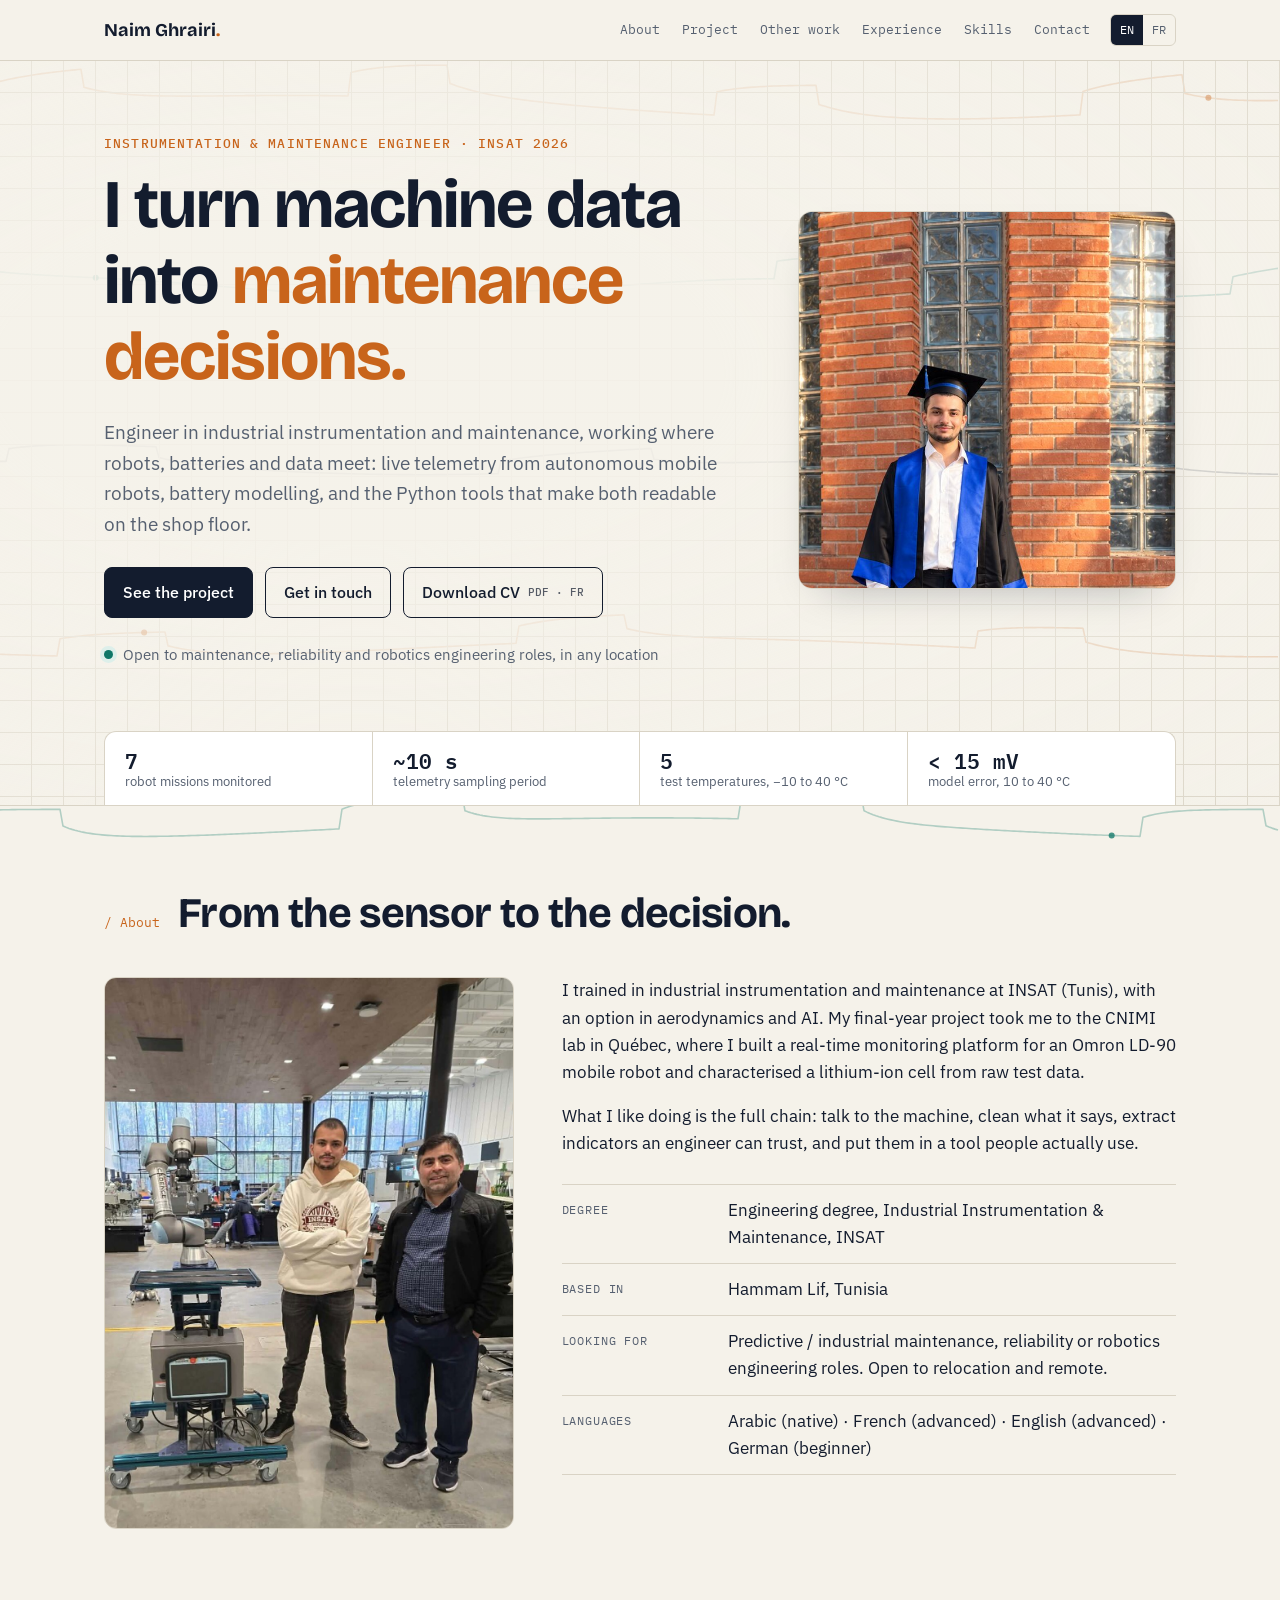
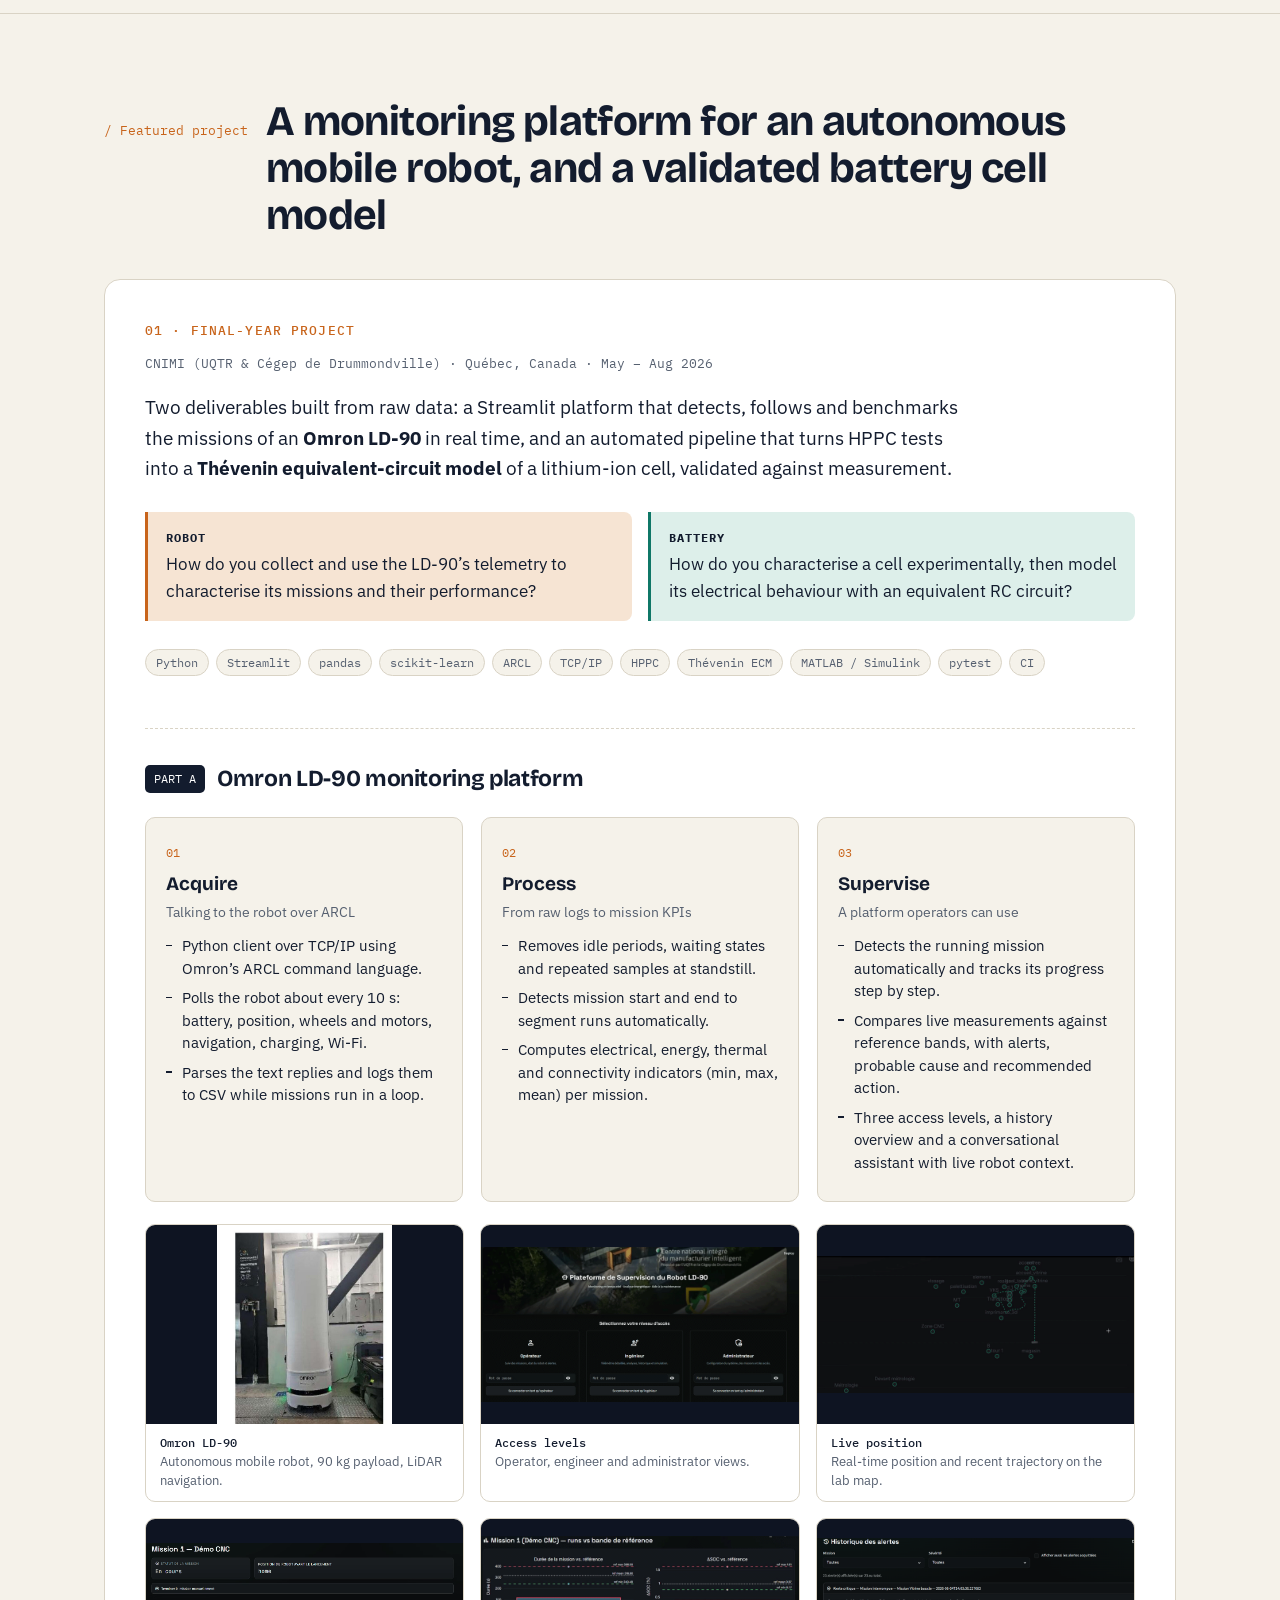
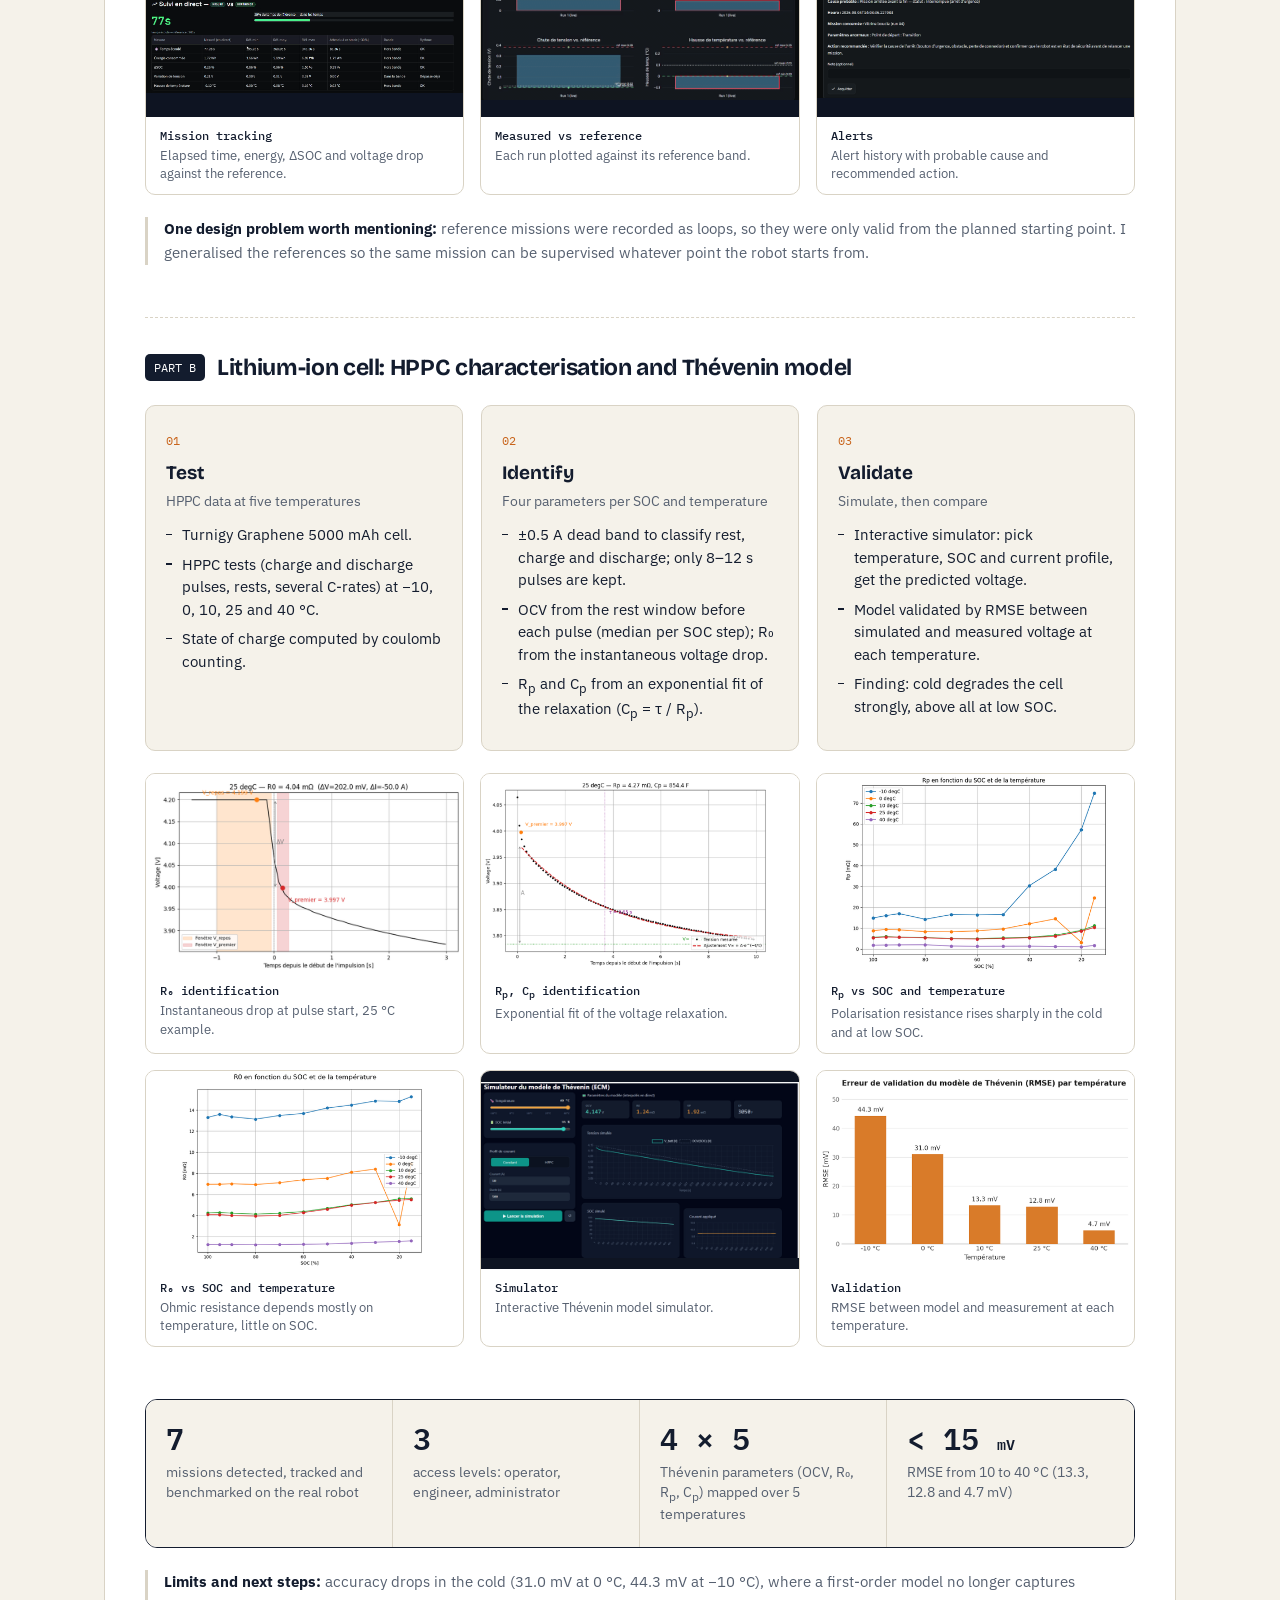
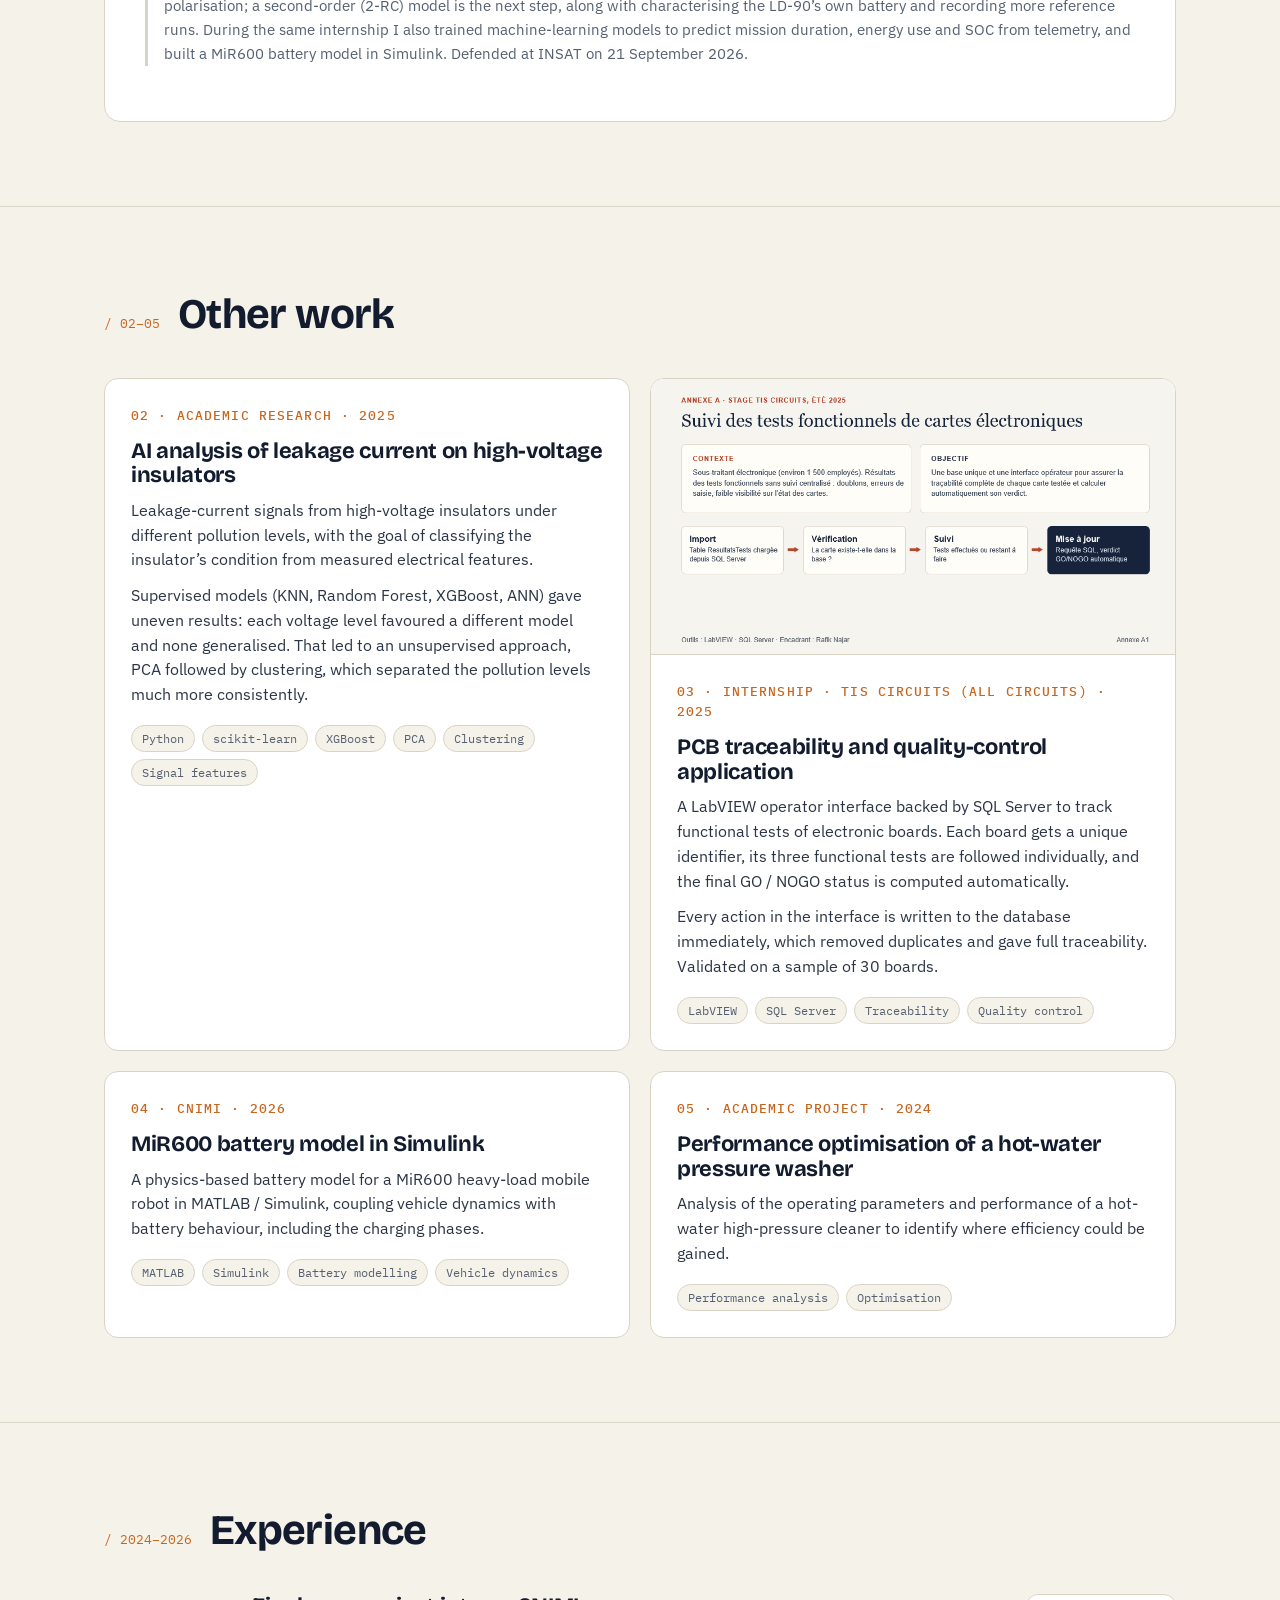
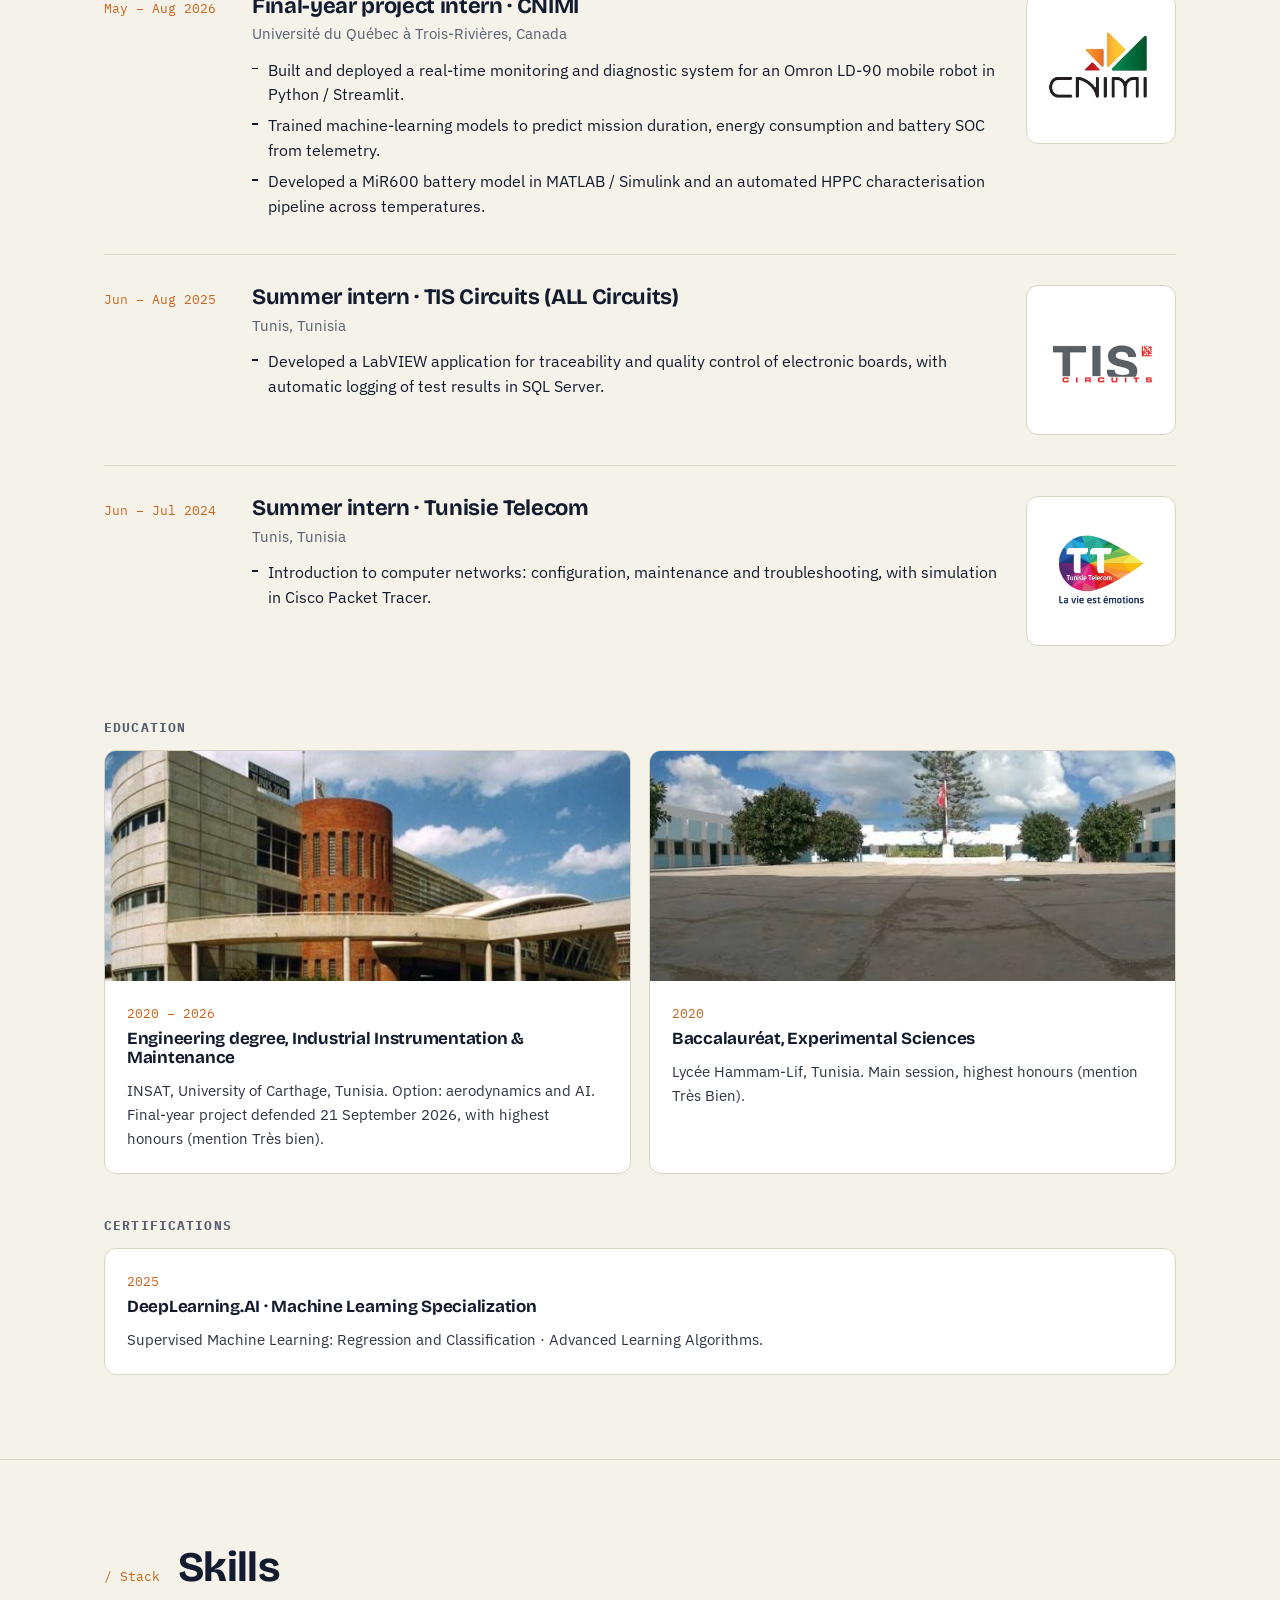
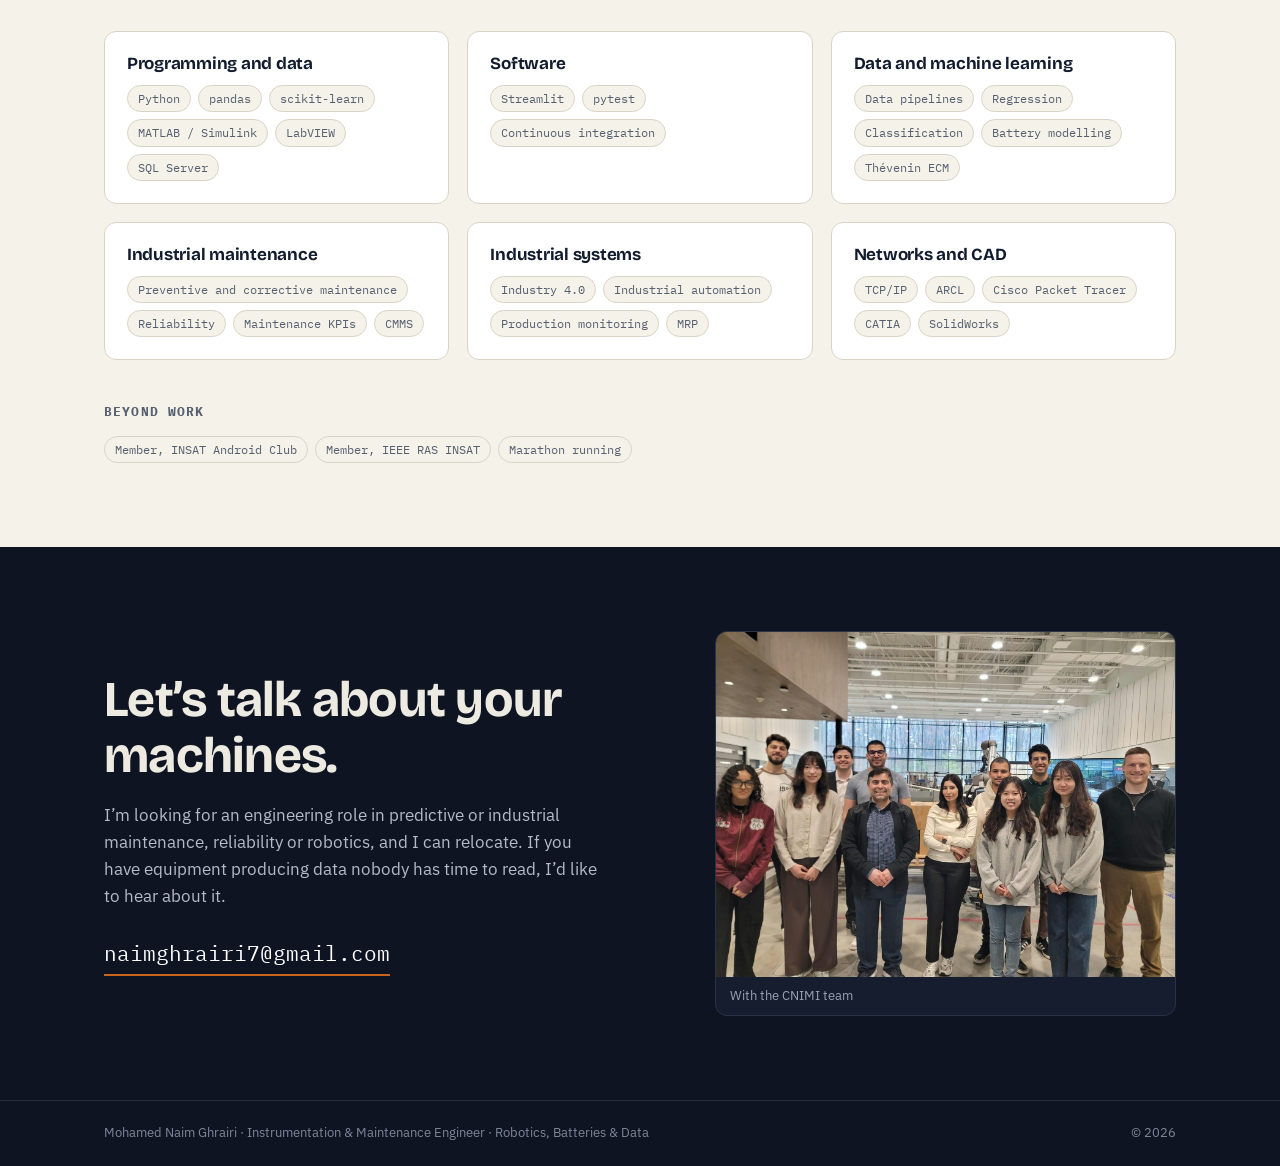
==== index.html @ a0ae9f89 "Add files via upload" ====
<!doctype html>
<html lang="en">
<head>
<meta charset="utf-8">
<meta name="viewport" content="width=device-width, initial-scale=1">
<title>Naim Ghrairi – Instrumentation &amp; Maintenance Engineer · Robotics, Batteries &amp; Data</title>
<meta name="description" content="Naim Ghrairi, industrial instrumentation and maintenance engineer (INSAT). Robot telemetry monitoring, lithium-ion battery modelling and Python data tools. Open to maintenance, reliability and robotics roles.">
<meta name="author" content="Mohamed Naim Ghrairi">
<meta property="og:type" content="website">
<meta property="og:title" content="Naim Ghrairi – Instrumentation &amp; Maintenance Engineer · Robotics, Batteries &amp; Data">
<meta property="og:description" content="Naim Ghrairi, industrial instrumentation and maintenance engineer (INSAT). Robot telemetry monitoring, lithium-ion battery modelling and Python data tools. Open to maintenance, reliability and robotics roles.">
<meta property="og:image" content="img/portrait.jpg">
<meta name="theme-color" content="#F5F2EA">
<link rel="alternate" hreflang="en" href="index.html">
<link rel="alternate" hreflang="fr" href="fr.html">
<link rel="preconnect" href="https://fonts.googleapis.com">
<link rel="preconnect" href="https://fonts.gstatic.com" crossorigin>
<link href="https://fonts.googleapis.com/css2?family=Bricolage+Grotesque:opsz,wght@12..96,500;12..96,700&family=IBM+Plex+Mono:wght@400;500;600&family=IBM+Plex+Sans:wght@400;500;600&display=swap" rel="stylesheet">
<link rel="stylesheet" href="style.css">
</head>
<body id="top">
<canvas id="bg" aria-hidden="true"></canvas>
<a class="skip" href="#main">Skip to content</a>

<header class="top"><div class="wrap">
  <a class="brand" href="#top">Naim Ghrairi<span>.</span></a>
  <nav class="nav" aria-label="Sections"><a href="#about">About</a><a href="#project">Project</a><a href="#work">Other work</a><a href="#experience">Experience</a><a href="#skills">Skills</a><a href="#contact">Contact</a></nav>
  <div class="lang"><a href="index.html" aria-current="page">EN</a><a href="fr.html">FR</a></div>
</div></header>

<main id="main">

<!-- ============ HERO ============ -->
<div class="hero"><div class="wrap">
  <div>
    <span class="eyebrow">Instrumentation &amp; Maintenance Engineer · INSAT 2026</span>
    <h1>I turn machine data into <em>maintenance decisions.</em></h1>
    <p class="lead">Engineer in industrial instrumentation and maintenance, working where robots, batteries and data meet: live telemetry from autonomous mobile robots, battery modelling, and the Python tools that make both readable on the shop floor.</p>
    <div class="btns">
      <a class="btn primary" href="#project">See the project</a>
      <a class="btn" href="#contact">Get in touch</a>
      <a class="btn" href="cv/CV_Naim_Ghrairi_FR.pdf">Download CV <small>PDF · FR</small></a>
      <!-- Add your profile links here once you have them, e.g.
      <a class="btn" href="https://www.linkedin.com/in/YOUR-PROFILE">LinkedIn</a>
      <a class="btn" href="https://github.com/YOUR-USERNAME">GitHub</a> -->
    </div>
    <span class="status"><i></i>Open to maintenance, reliability and robotics engineering roles, in any location</span>
  </div>
  <div class="plate">
    <img src="img/portrait.jpg" alt="Naim Ghrairi in his graduation gown" width="640" height="640">
  </div>
</div>
<div class="wrap"><div class="readout"><div><b>7</b><span>robot missions monitored</span></div><div><b>~10 s</b><span>telemetry sampling period</span></div><div><b>5</b><span>test temperatures, −10 to 40 °C</span></div><div><b>&lt; 15 mV</b><span>model error, 10 to 40 °C</span></div></div></div>
</div>

<!-- ============ ABOUT ============ -->
<section id="about"><div class="wrap">
  <div class="sec-head"><span class="num">/ About</span><h2>From the sensor to the decision.</h2></div>
  <div class="about">
    <figure class="photo"><img src="img/cnimi-supervisor.jpg" alt="Naim Ghrairi and his supervisor standing next to a mobile robot carrying a collaborative arm at the CNIMI lab" loading="lazy"></figure>
    <div>
      <p>I trained in industrial instrumentation and maintenance at INSAT (Tunis), with an option in aerodynamics and AI. My final-year project took me to the CNIMI lab in Québec, where I built a real-time monitoring platform for an Omron LD-90 mobile robot and characterised a lithium-ion cell from raw test data.</p><p>What I like doing is the full chain: talk to the machine, clean what it says, extract indicators an engineer can trust, and put them in a tool people actually use.</p>
      <dl class="kv"><div><dt>Degree</dt><dd>Engineering degree, Industrial Instrumentation &amp; Maintenance, INSAT</dd></div><div><dt>Based in</dt><dd>Hammam Lif, Tunisia</dd></div><div><dt>Looking for</dt><dd>Predictive / industrial maintenance, reliability or robotics engineering roles. Open to relocation and remote.</dd></div><div><dt>Languages</dt><dd>Arabic (native) · French (advanced) · English (advanced) · German (beginner)</dd></div></dl>
    </div>
  </div>
</div></section>

<!-- ============ FEATURED PROJECT ============ -->
<section id="project"><div class="wrap">
  <div class="sec-head"><span class="num">/ Featured project</span><h2>A monitoring platform for an autonomous mobile robot, and a validated battery cell model</h2></div>
  <article class="feature">
    <span class="eyebrow">01 · Final-year project</span>
    <p class="meta">CNIMI (UQTR &amp; Cégep de Drummondville) · Québec, Canada · May – Aug 2026</p>
    <p class="lead" style="max-width:75ch;color:inherit">Two deliverables built from raw data: a Streamlit platform that detects, follows and benchmarks the missions of an <b>Omron LD-90</b> in real time, and an automated pipeline that turns HPPC tests into a <b>Thévenin equivalent-circuit model</b> of a lithium-ion cell, validated against measurement.</p>
    <div class="challenge"><div><b>ROBOT</b><p>How do you collect and use the LD-90’s telemetry to characterise its missions and their performance?</p></div><div><b>BATTERY</b><p>How do you characterise a cell experimentally, then model its electrical behaviour with an equivalent RC circuit?</p></div></div>
    <ul class="tags"><li class="tag">Python</li><li class="tag">Streamlit</li><li class="tag">pandas</li><li class="tag">scikit-learn</li><li class="tag">ARCL</li><li class="tag">TCP/IP</li><li class="tag">HPPC</li><li class="tag">Thévenin ECM</li><li class="tag">MATLAB / Simulink</li><li class="tag">pytest</li><li class="tag">CI</li></ul>
    <div class="part"><div class="part-title"><span>PART A</span><h4>Omron LD-90 monitoring platform</h4></div><div class="steps"><div class="step"><span class="n">01</span><h5>Acquire</h5><p class="sub">Talking to the robot over ARCL</p><ul><li>Python client over TCP/IP using Omron’s ARCL command language.</li><li>Polls the robot about every 10 s: battery, position, wheels and motors, navigation, charging, Wi-Fi.</li><li>Parses the text replies and logs them to CSV while missions run in a loop.</li></ul></div><div class="step"><span class="n">02</span><h5>Process</h5><p class="sub">From raw logs to mission KPIs</p><ul><li>Removes idle periods, waiting states and repeated samples at standstill.</li><li>Detects mission start and end to segment runs automatically.</li><li>Computes electrical, energy, thermal and connectivity indicators (min, max, mean) per mission.</li></ul></div><div class="step"><span class="n">03</span><h5>Supervise</h5><p class="sub">A platform operators can use</p><ul><li>Detects the running mission automatically and tracks its progress step by step.</li><li>Compares live measurements against reference bands, with alerts, probable cause and recommended action.</li><li>Three access levels, a history overview and a conversational assistant with live robot context.</li></ul></div></div><div class="gallery"><figure class="fig "><a href="img/robot-ld90.jpg" target="_blank" rel="noopener"><img src="img/robot-ld90.jpg" alt="The Omron LD-90 mobile robot at the CNIMI lab" loading="lazy"></a><figcaption class="fig-cap"><b>Omron LD-90</b>Autonomous mobile robot, 90 kg payload, LiDAR navigation.</figcaption></figure><figure class="fig "><a href="img/dash-home.png" target="_blank" rel="noopener"><img src="img/dash-home.png" alt="Platform home page with three access levels" loading="lazy"></a><figcaption class="fig-cap"><b>Access levels</b>Operator, engineer and administrator views.</figcaption></figure><figure class="fig "><a href="img/dash-trajectory.gif" target="_blank" rel="noopener"><img src="img/dash-trajectory.gif" alt="Animated view of the robot position on the lab map" loading="lazy"></a><figcaption class="fig-cap"><b>Live position</b>Real-time position and recent trajectory on the lab map.</figcaption></figure><figure class="fig "><a href="img/dash-mission.png" target="_blank" rel="noopener"><img src="img/dash-mission.png" alt="Live mission tracking table comparing measured values with reference" loading="lazy"></a><figcaption class="fig-cap"><b>Mission tracking</b>Elapsed time, energy, ΔSOC and voltage drop against the reference.</figcaption></figure><figure class="fig "><a href="img/dash-compare.gif" target="_blank" rel="noopener"><img src="img/dash-compare.gif" alt="Charts comparing mission runs with reference bands" loading="lazy"></a><figcaption class="fig-cap"><b>Measured vs reference</b>Each run plotted against its reference band.</figcaption></figure><figure class="fig "><a href="img/dash-alerts.png" target="_blank" rel="noopener"><img src="img/dash-alerts.png" alt="Alert history page showing an interrupted mission alert" loading="lazy"></a><figcaption class="fig-cap"><b>Alerts</b>Alert history with probable cause and recommended action.</figcaption></figure></div>
      <p class="note"><b>One design problem worth mentioning:</b> reference missions were recorded as loops, so they were only valid from the planned starting point. I generalised the references so the same mission can be supervised whatever point the robot starts from.</p></div>
    <div class="part"><div class="part-title"><span>PART B</span><h4>Lithium-ion cell: HPPC characterisation and Thévenin model</h4></div><div class="steps"><div class="step"><span class="n">01</span><h5>Test</h5><p class="sub">HPPC data at five temperatures</p><ul><li>Turnigy Graphene 5000 mAh cell.</li><li>HPPC tests (charge and discharge pulses, rests, several C-rates) at −10, 0, 10, 25 and 40 °C.</li><li>State of charge computed by coulomb counting.</li></ul></div><div class="step"><span class="n">02</span><h5>Identify</h5><p class="sub">Four parameters per SOC and temperature</p><ul><li>±0.5 A dead band to classify rest, charge and discharge; only 8–12 s pulses are kept.</li><li>OCV from the rest window before each pulse (median per SOC step); R₀ from the instantaneous voltage drop.</li><li>R<sub>p</sub> and C<sub>p</sub> from an exponential fit of the relaxation (C<sub>p</sub> = τ / R<sub>p</sub>).</li></ul></div><div class="step"><span class="n">03</span><h5>Validate</h5><p class="sub">Simulate, then compare</p><ul><li>Interactive simulator: pick temperature, SOC and current profile, get the predicted voltage.</li><li>Model validated by RMSE between simulated and measured voltage at each temperature.</li><li>Finding: cold degrades the cell strongly, above all at low SOC.</li></ul></div></div><div class="gallery"><figure class="fig light"><a href="img/hppc-r0.png" target="_blank" rel="noopener"><img src="img/hppc-r0.png" alt="Voltage versus time at the start of a pulse showing the ohmic drop" loading="lazy"></a><figcaption class="fig-cap"><b>R₀ identification</b>Instantaneous drop at pulse start, 25 °C example.</figcaption></figure><figure class="fig light"><a href="img/hppc-rp.png" target="_blank" rel="noopener"><img src="img/hppc-rp.png" alt="Measured voltage relaxation with exponential fit" loading="lazy"></a><figcaption class="fig-cap"><b>R<sub>p</sub>, C<sub>p</sub> identification</b>Exponential fit of the voltage relaxation.</figcaption></figure><figure class="fig light"><a href="img/ecm-rp.png" target="_blank" rel="noopener"><img src="img/ecm-rp.png" alt="Polarisation resistance versus state of charge for five temperatures" loading="lazy"></a><figcaption class="fig-cap"><b>R<sub>p</sub> vs SOC and temperature</b>Polarisation resistance rises sharply in the cold and at low SOC.</figcaption></figure><figure class="fig light"><a href="img/ecm-r0.png" target="_blank" rel="noopener"><img src="img/ecm-r0.png" alt="Ohmic resistance versus state of charge for five temperatures" loading="lazy"></a><figcaption class="fig-cap"><b>R₀ vs SOC and temperature</b>Ohmic resistance depends mostly on temperature, little on SOC.</figcaption></figure><figure class="fig "><a href="img/ecm-simulator.png" target="_blank" rel="noopener"><img src="img/ecm-simulator.png" alt="Simulator interface with temperature and SOC sliders and simulated voltage" loading="lazy"></a><figcaption class="fig-cap"><b>Simulator</b>Interactive Thévenin model simulator.</figcaption></figure><figure class="fig light"><a href="img/ecm-rmse.png" target="_blank" rel="noopener"><img src="img/ecm-rmse.png" alt="Bar chart of model validation error by temperature" loading="lazy"></a><figcaption class="fig-cap"><b>Validation</b>RMSE between model and measurement at each temperature.</figcaption></figure></div></div>
    <div class="results" aria-label="Results"><div><b>7</b><span>missions detected, tracked and benchmarked on the real robot</span></div><div><b>3</b><span>access levels: operator, engineer, administrator</span></div><div><b>4 × 5</b><span>Thévenin parameters (OCV, R₀, R<sub>p</sub>, C<sub>p</sub>) mapped over 5 temperatures</span></div><div><b>&lt; 15 <small>mV</small></b><span>RMSE from 10 to 40 °C (13.3, 12.8 and 4.7 mV)</span></div></div>
    <p class="note"><b>Limits and next steps:</b> accuracy drops in the cold (31.0 mV at 0 °C, 44.3 mV at −10 °C), where a first-order model no longer captures polarisation; a second-order (2-RC) model is the next step, along with characterising the LD-90’s own battery and recording more reference runs. During the same internship I also trained machine-learning models to predict mission duration, energy use and SOC from telemetry, and built a MiR600 battery model in Simulink. Defended at INSAT on 21 September 2026.</p>
  </article>
</div></section>

<!-- ============ OTHER WORK ============ -->
<section id="work"><div class="wrap">
  <div class="sec-head"><span class="num">/ 02–05</span><h2>Other work</h2></div>
  <div class="cards"><article class="card"><div class="body"><span class="eyebrow">02 · Academic research · 2025</span><h3>AI analysis of leakage current on high-voltage insulators</h3><p>Leakage-current signals from high-voltage insulators under different pollution levels, with the goal of classifying the insulator’s condition from measured electrical features.</p><p>Supervised models (KNN, Random Forest, XGBoost, ANN) gave uneven results: each voltage level favoured a different model and none generalised. That led to an unsupervised approach, PCA followed by clustering, which separated the pollution levels much more consistently.</p><ul class="tags"><li class="tag">Python</li><li class="tag">scikit-learn</li><li class="tag">XGBoost</li><li class="tag">PCA</li><li class="tag">Clustering</li><li class="tag">Signal features</li></ul></div></article><article class="card"><a class="shot" href="img/tis-flow.png" target="_blank" rel="noopener"><img src="img/tis-flow.png" alt="Summary of the functional test tracking application: context, objective and workflow" loading="lazy"></a><div class="body"><span class="eyebrow">03 · Internship · TIS Circuits (ALL Circuits) · 2025</span><h3>PCB traceability and quality-control application</h3><p>A LabVIEW operator interface backed by SQL Server to track functional tests of electronic boards. Each board gets a unique identifier, its three functional tests are followed individually, and the final GO / NOGO status is computed automatically.</p><p>Every action in the interface is written to the database immediately, which removed duplicates and gave full traceability. Validated on a sample of 30 boards.</p><ul class="tags"><li class="tag">LabVIEW</li><li class="tag">SQL Server</li><li class="tag">Traceability</li><li class="tag">Quality control</li></ul></div></article><article class="card"><div class="body"><span class="eyebrow">04 · CNIMI · 2026</span><h3>MiR600 battery model in Simulink</h3><p>A physics-based battery model for a MiR600 heavy-load mobile robot in MATLAB / Simulink, coupling vehicle dynamics with battery behaviour, including the charging phases.</p><ul class="tags"><li class="tag">MATLAB</li><li class="tag">Simulink</li><li class="tag">Battery modelling</li><li class="tag">Vehicle dynamics</li></ul></div></article><article class="card"><div class="body"><span class="eyebrow">05 · Academic project · 2024</span><h3>Performance optimisation of a hot-water pressure washer</h3><p>Analysis of the operating parameters and performance of a hot-water high-pressure cleaner to identify where efficiency could be gained.</p><ul class="tags"><li class="tag">Performance analysis</li><li class="tag">Optimisation</li></ul></div></article></div>
</div></section>

<!-- ============ EXPERIENCE + EDUCATION ============ -->
<section id="experience"><div class="wrap">
  <div class="sec-head"><span class="num">/ 2024–2026</span><h2>Experience</h2></div>
  <div class="tl"><div class="tl-item"><div class="when">May – Aug 2026</div><div class="tl-body"><div><h3>Final-year project intern · CNIMI</h3><p class="where">Université du Québec à Trois-Rivières, Canada</p><ul><li>Built and deployed a real-time monitoring and diagnostic system for an Omron LD-90 mobile robot in Python / Streamlit.</li><li>Trained machine-learning models to predict mission duration, energy consumption and battery SOC from telemetry.</li><li>Developed a MiR600 battery model in MATLAB / Simulink and an automated HPPC characterisation pipeline across temperatures.</li></ul></div><div class="logo"><img src="img/logo-cnimi.jpg" alt="CNIMI logo" loading="lazy"></div></div></div><div class="tl-item"><div class="when">Jun – Aug 2025</div><div class="tl-body"><div><h3>Summer intern · TIS Circuits (ALL Circuits)</h3><p class="where">Tunis, Tunisia</p><ul><li>Developed a LabVIEW application for traceability and quality control of electronic boards, with automatic logging of test results in SQL Server.</li></ul></div><div class="logo"><img src="img/logo-tis.png" alt="TIS Circuits logo" loading="lazy"></div></div></div><div class="tl-item"><div class="when">Jun – Jul 2024</div><div class="tl-body"><div><h3>Summer intern · Tunisie Telecom</h3><p class="where">Tunis, Tunisia</p><ul><li>Introduction to computer networks: configuration, maintenance and troubleshooting, with simulation in Cisco Packet Tracer.</li></ul></div><div class="logo"><img src="img/logo-tunisie-telecom.jpg" alt="Tunisie Telecom logo" loading="lazy"></div></div></div></div>
  <h3 class="sub-h">Education</h3>
  <div class="grid2"><div class="box edu"><img src="img/edu-insat.jpg" alt="The INSAT building in Tunis" loading="lazy"><div><span class="yr">2020 – 2026</span><h3>Engineering degree, Industrial Instrumentation &amp; Maintenance</h3><p>INSAT, University of Carthage, Tunisia. Option: aerodynamics and AI. Final-year project defended 21 September 2026, with highest honours (mention Très bien).</p></div></div><div class="box edu"><img src="img/edu-lycee.jpg" alt="Lycée Hammam-Lif courtyard" loading="lazy"><div><span class="yr">2020</span><h3>Baccalauréat, Experimental Sciences</h3><p>Lycée Hammam-Lif, Tunisia. Main session, highest honours (mention Très Bien).</p></div></div></div>
  <h3 class="sub-h">Certifications</h3>
  <div class="box"><span class="yr">2025</span><h3>DeepLearning.AI · Machine Learning Specialization</h3><p>Supervised Machine Learning: Regression and Classification · Advanced Learning Algorithms.</p></div>
</div></section>

<!-- ============ SKILLS ============ -->
<section id="skills"><div class="wrap">
  <div class="sec-head"><span class="num">/ Stack</span><h2>Skills</h2></div>
  <div class="grid3"><div class="box"><h3>Programming and data</h3><ul class="tags"><li class="tag">Python</li><li class="tag">pandas</li><li class="tag">scikit-learn</li><li class="tag">MATLAB / Simulink</li><li class="tag">LabVIEW</li><li class="tag">SQL Server</li></ul></div><div class="box"><h3>Software</h3><ul class="tags"><li class="tag">Streamlit</li><li class="tag">pytest</li><li class="tag">Continuous integration</li></ul></div><div class="box"><h3>Data and machine learning</h3><ul class="tags"><li class="tag">Data pipelines</li><li class="tag">Regression</li><li class="tag">Classification</li><li class="tag">Battery modelling</li><li class="tag">Thévenin ECM</li></ul></div><div class="box"><h3>Industrial maintenance</h3><ul class="tags"><li class="tag">Preventive and corrective maintenance</li><li class="tag">Reliability</li><li class="tag">Maintenance KPIs</li><li class="tag">CMMS</li></ul></div><div class="box"><h3>Industrial systems</h3><ul class="tags"><li class="tag">Industry 4.0</li><li class="tag">Industrial automation</li><li class="tag">Production monitoring</li><li class="tag">MRP</li></ul></div><div class="box"><h3>Networks and CAD</h3><ul class="tags"><li class="tag">TCP/IP</li><li class="tag">ARCL</li><li class="tag">Cisco Packet Tracer</li><li class="tag">CATIA</li><li class="tag">SolidWorks</li></ul></div></div>
  <h3 class="sub-h">Beyond work</h3>
  <ul class="tags"><li class="tag">Member, INSAT Android Club</li><li class="tag">Member, IEEE RAS INSAT</li><li class="tag">Marathon running</li></ul>
</div></section>

<!-- ============ CONTACT ============ -->
<section id="contact" class="contact"><div class="wrap">
  <div>
    <h2>Let’s talk about your machines.</h2>
    <p>I’m looking for an engineering role in predictive or industrial maintenance, reliability or robotics, and I can relocate. If you have equipment producing data nobody has time to read, I’d like to hear about it.</p>
    <a class="mail" href="mailto:naimghrairi7@gmail.com">naimghrairi7@gmail.com</a>
  </div>
  <figure class="photo"><img src="img/cnimi-team.jpg" alt="Group photo of the CNIMI lab team" loading="lazy"><figcaption>With the CNIMI team</figcaption></figure>
</div></section>

</main>
<footer><div class="wrap"><span>Mohamed Naim Ghrairi · Instrumentation &amp; Maintenance Engineer · Robotics, Batteries &amp; Data</span><span>© 2026</span></div></footer>
<script src="script.js" defer></script>
</body>
</html>
---- style.css ----
/* Naim Ghrairi — portfolio. Plain CSS, no build step. */
:root{
  --paper:#F5F2EA; --card:#FFFFFF; --ink:#131C2E; --muted:#566070; --line:#D9D3C5;
  --accent:#C8641B; --accent-soft:#F6E4D3; --teal:#0F7767; --teal-soft:#DDEFEA; --dark:#0E1422;
  --display:"Bricolage Grotesque",system-ui,sans-serif;
  --body:"IBM Plex Sans",system-ui,-apple-system,"Segoe UI",sans-serif;
  --mono:"IBM Plex Mono",ui-monospace,Menlo,Consolas,monospace;
  --wrap:1120px;
}
*{box-sizing:border-box}
html{scroll-behavior:smooth;scroll-padding-top:76px}
body{margin:0;background:var(--paper);color:var(--ink);font-family:var(--body);font-size:17px;line-height:1.6;-webkit-font-smoothing:antialiased}
img{max-width:100%;height:auto;display:block}
a{color:inherit}
h1,h2,h3,h4{font-family:var(--display);line-height:1.12;margin:0;letter-spacing:-.015em}
p{margin:0 0 1em}
ul{margin:0;padding:0;list-style:none}
.wrap{max-width:var(--wrap);margin:0 auto;padding:0 24px}
.skip{position:absolute;left:-999px}
.skip:focus{left:12px;top:12px;background:var(--ink);color:#fff;padding:8px 12px;z-index:100}
.mono,.eyebrow,.tag,.fig-cap b,.nav a,.kv dt{font-family:var(--mono)}
.eyebrow{font-size:12.5px;letter-spacing:.09em;text-transform:uppercase;color:var(--accent);font-weight:500;margin-bottom:14px;display:block}

/* header */
.top{position:sticky;top:0;z-index:50;background:rgba(245,242,234,.92);backdrop-filter:blur(8px);border-bottom:1px solid var(--line)}
.top .wrap{display:flex;align-items:center;gap:20px;height:60px}
.brand{font-family:var(--display);font-weight:700;font-size:18px;text-decoration:none;white-space:nowrap}
.brand span{color:var(--accent)}
.nav{display:flex;gap:22px;margin-left:auto;font-size:13px}
.nav a{text-decoration:none;color:var(--muted)}
.nav a:hover{color:var(--ink)}
.lang{display:flex;border:1px solid var(--line);border-radius:6px;overflow:hidden;font-family:var(--mono);font-size:12px}
.lang a{padding:5px 9px;text-decoration:none;color:var(--muted)}
.lang a[aria-current]{background:var(--ink);color:#fff}

/* hero */
.hero{border-bottom:1px solid var(--line);
  background-image:linear-gradient(var(--line) 1px,transparent 1px),linear-gradient(90deg,var(--line) 1px,transparent 1px);
  background-size:32px 32px;background-position:-1px -1px;position:relative}
.hero::before{content:"";position:absolute;inset:0;background:radial-gradient(ellipse at 28% 42%,rgba(245,242,234,.9) 28%,rgba(245,242,234,.1) 100%)}
.hero .wrap{position:relative}
.hero .wrap:first-child{display:grid;grid-template-columns:1.35fr .8fr;gap:56px;align-items:center;padding-top:72px;padding-bottom:64px}
.hero h1{font-size:clamp(38px,5.6vw,68px);font-weight:700;margin-bottom:22px}
.hero h1 em{font-style:normal;color:var(--accent)}
.lead{font-size:19px;color:var(--muted);max-width:56ch}
.btns{display:flex;flex-wrap:wrap;gap:12px;margin:28px 0 22px}
.btn{display:inline-flex;align-items:center;gap:8px;padding:12px 18px;border-radius:8px;border:1.5px solid var(--ink);text-decoration:none;font-weight:500;font-size:15.5px;transition:transform .15s,background .15s}
.btn:hover{transform:translateY(-2px)}
.btn.primary{background:var(--ink);color:#fff}
.btn small{font-family:var(--mono);font-size:11px;opacity:.7}
.status{display:inline-flex;align-items:center;gap:10px;font-size:14.5px;color:var(--muted)}
.status i{flex:none;width:9px;height:9px;border-radius:50%;background:var(--teal);box-shadow:0 0 0 4px var(--teal-soft)}
.plate{background:var(--card);border:1px solid var(--line);border-radius:14px;overflow:hidden;box-shadow:0 18px 40px -24px rgba(19,28,46,.35)}
.plate img{width:100%;aspect-ratio:1/1;object-fit:cover}
.readout{display:grid;grid-template-columns:repeat(4,1fr);background:var(--card);border:1px solid var(--line);border-bottom:0;border-radius:12px 12px 0 0;overflow:hidden}
.readout div{padding:16px 20px;border-right:1px solid var(--line)}
.readout div:last-child{border-right:0}
.readout b{font-family:var(--mono);font-size:21px;font-weight:600;display:block;line-height:1.2}
.readout span{font-size:12.5px;color:var(--muted);line-height:1.3;display:block}

/* sections */
section{padding:84px 0}
section + section{border-top:1px solid var(--line)}
.sec-head{display:grid;grid-template-columns:auto 1fr;gap:18px;align-items:baseline;margin-bottom:40px}
.sec-head .num{font-family:var(--mono);font-size:13px;color:var(--accent)}
.sec-head h2{font-size:clamp(28px,3.6vw,42px)}
.about{display:grid;grid-template-columns:.8fr 1.2fr;gap:48px;align-items:start}
figure{margin:0}
.photo{border-radius:12px;overflow:hidden;border:1px solid var(--line);background:var(--card)}
.photo figcaption,.fig-cap{font-size:13px;color:var(--muted);padding:10px 14px;line-height:1.45}
.kv{margin:26px 0 0;border-top:1px solid var(--line)}
.kv div{display:grid;grid-template-columns:150px 1fr;gap:16px;padding:12px 0;border-bottom:1px solid var(--line)}
.kv dt{font-size:12px;text-transform:uppercase;letter-spacing:.07em;color:var(--muted);padding-top:3px}
.kv dd{margin:0}

/* featured project */
.feature{background:var(--card);border:1px solid var(--line);border-radius:16px;padding:40px}
.feature h3{font-size:clamp(24px,3vw,34px);margin-bottom:14px;max-width:26ch}
.meta{font-family:var(--mono);font-size:13px;color:var(--muted);margin-bottom:18px}
.challenge{display:grid;grid-template-columns:1fr 1fr;gap:16px;margin:28px 0}
.challenge div{border-left:3px solid var(--accent);background:var(--accent-soft);padding:16px 18px;border-radius:0 8px 8px 0}
.challenge div:nth-child(2){border-color:var(--teal);background:var(--teal-soft)}
.challenge b{font-family:var(--mono);font-size:12px;letter-spacing:.08em;display:block;margin-bottom:4px}
.challenge p{margin:0}
.tags{display:flex;flex-wrap:wrap;gap:7px;margin-top:18px}
.tag{font-size:12px;border:1px solid var(--line);border-radius:999px;padding:3px 10px;color:var(--muted);background:var(--paper)}
.part{margin-top:52px;padding-top:36px;border-top:1px dashed var(--line)}
.part-title{display:flex;align-items:center;gap:12px;margin-bottom:24px}
.part-title span{font-family:var(--mono);font-size:12px;padding:4px 9px;border-radius:5px;background:var(--ink);color:#fff}
.part-title h4{font-size:23px}
.steps{display:grid;grid-template-columns:repeat(3,1fr);gap:18px}
.step{border:1px solid var(--line);border-radius:10px;padding:20px;background:var(--paper)}
.step .n{font-family:var(--mono);font-size:12px;color:var(--accent)}
.step h5{font-family:var(--display);font-size:19px;margin:4px 0 2px}
.step .sub{font-size:14px;color:var(--muted);margin-bottom:12px}
.step li{font-size:15px;padding-left:16px;position:relative;margin-bottom:7px;line-height:1.5}
.step li::before{content:"";position:absolute;left:0;top:.62em;width:6px;height:1.5px;background:var(--ink)}
.gallery{display:grid;grid-template-columns:repeat(3,1fr);gap:16px;margin-top:22px}
.gallery.two{grid-template-columns:repeat(2,1fr)}
.fig{border:1px solid var(--line);border-radius:10px;overflow:hidden;background:var(--card);display:flex;flex-direction:column}
.fig a{display:block;background:var(--dark)}
.fig.light a{background:#fff}
.fig img{width:100%;aspect-ratio:16/10;object-fit:contain}
.fig.cover img{object-fit:cover}
.fig-cap b{display:block;color:var(--ink);font-size:12px;font-weight:500;margin-bottom:2px}
.results{display:grid;grid-template-columns:repeat(4,1fr);gap:0;margin-top:52px;border:1px solid var(--ink);border-radius:12px;overflow:hidden}
.results div{padding:22px 20px;border-right:1px solid var(--line);background:var(--paper)}
.results div:last-child{border-right:0}
.results b{font-family:var(--mono);font-size:30px;font-weight:600;display:block;line-height:1.1;margin-bottom:8px}
.results b small{font-size:15px}
.results span{font-size:14px;color:var(--muted);line-height:1.4;display:block}
.note{margin-top:22px;font-size:15px;color:var(--muted);border-left:3px solid var(--line);padding-left:16px}
.note b{color:var(--ink)}

/* cards */
.cards{display:grid;grid-template-columns:repeat(2,1fr);gap:20px}
.card{background:var(--card);border:1px solid var(--line);border-radius:14px;overflow:hidden;display:flex;flex-direction:column}
.card .body{padding:26px}
.card h3{font-size:22px;margin-bottom:10px}
.card p{font-size:15.5px;color:#2c3545;margin-bottom:.7em}
.card .shot{border-bottom:1px solid var(--line);background:#fff}
.card .shot img{width:100%;aspect-ratio:932/490;object-fit:cover;object-position:top left}

/* timeline */
.tl{display:grid;gap:0}
.tl-item{display:grid;grid-template-columns:120px 1fr;gap:28px;padding:30px 0;border-top:1px solid var(--line)}
.tl-item:first-child{border-top:0;padding-top:0}
.tl-item .when{font-family:var(--mono);font-size:13px;color:var(--accent);padding-top:5px}
.tl-item h3{font-size:22px}
.tl-item .where{color:var(--muted);font-size:14.5px;margin:4px 0 12px}
.tl-item li{padding-left:16px;position:relative;margin-bottom:6px;font-size:15.5px}
.tl-item li::before{content:"";position:absolute;left:0;top:.66em;width:6px;height:1.5px;background:var(--ink)}
.tl-body{display:grid;grid-template-columns:1fr 150px;gap:28px;align-items:start}
.tl-body .thumb{border:1px solid var(--line);border-radius:10px;overflow:hidden;background:#fff}
.tl-body .thumb img{width:100%;aspect-ratio:4/3;object-fit:cover;object-position:left top}

.grid3{display:grid;grid-template-columns:repeat(3,1fr);gap:18px}
.box{background:var(--card);border:1px solid var(--line);border-radius:12px;padding:22px}
.box h3{font-size:17px;margin-bottom:12px}
.box .tags{margin-top:0}
.box p{font-size:15px;margin:0;color:#2c3545}
.box .yr{font-family:var(--mono);font-size:12.5px;color:var(--accent);display:block;margin-bottom:6px}
.sub-h{font-family:var(--mono);font-size:12.5px;letter-spacing:.09em;text-transform:uppercase;color:var(--muted);margin:44px 0 16px}

/* contact */
.contact{background:var(--dark);color:#EDEAE2;border-top:0}
.contact .wrap{display:grid;grid-template-columns:1.1fr .9fr;gap:48px;align-items:center}
.contact h2{font-size:clamp(30px,4.2vw,50px);margin-bottom:18px}
.contact p{color:#B4BAC6;max-width:50ch}
.contact .mail{font-family:var(--mono);font-size:clamp(16px,2vw,21px);color:#fff;text-decoration:none;border-bottom:2px solid var(--accent);padding-bottom:3px;display:inline-block;margin-top:10px}
.contact .photo{border-color:#2A3246;background:#161D2E}
.contact .photo figcaption{color:#9AA2B1}
footer{background:var(--dark);color:#7E8798;font-size:13px;padding:22px 0;border-top:1px solid #232B3D}
footer .wrap{display:flex;justify-content:space-between;gap:16px;flex-wrap:wrap}

@media (max-width:900px){
  .nav{display:none}
  .lang{margin-left:auto}
  .hero .wrap:first-child,.about,.contact .wrap{grid-template-columns:1fr;gap:36px}
  .hero .wrap:first-child{padding-top:48px;padding-bottom:40px}
  .readout{grid-template-columns:1fr 1fr}
  .readout div:nth-child(2){border-right:0}
  .readout div:nth-child(-n+2){border-bottom:1px solid var(--line)}
  .plate{max-width:420px}
  .steps,.gallery,.grid3{grid-template-columns:1fr 1fr}
  .results{grid-template-columns:1fr 1fr}
  .results div:nth-child(2){border-right:0}
  .results div:nth-child(-n+2){border-bottom:1px solid var(--line)}
  .cards{grid-template-columns:1fr}
  .tl-body{grid-template-columns:1fr}
  .tl-body .logo{max-width:130px;order:-1}
}
@media (max-width:620px){
  body{font-size:16px}
  .wrap{padding:0 16px}
  section{padding:56px 0}
  .feature{padding:22px 18px}
  .challenge,.steps,.gallery,.gallery.two,.grid3{grid-template-columns:1fr}
  .tl-item{grid-template-columns:1fr;gap:6px}
  .kv div{grid-template-columns:1fr;gap:2px}
  .sec-head{grid-template-columns:1fr;gap:4px}
  .results b{font-size:25px}
}
@media (prefers-reduced-motion:reduce){html{scroll-behavior:auto}.btn{transition:none}}

/* ---- v2: live background, logos, education pictures, motion ---- */
#bg{position:fixed;inset:0;width:100%;height:100%;z-index:-1;pointer-events:none}
.tl-body .logo{background:#fff;border:1px solid var(--line);border-radius:12px;padding:16px;aspect-ratio:1/1;display:flex;align-items:center;justify-content:center}
.tl-body .logo img{max-width:100%;max-height:100%;object-fit:contain}
.grid2{display:grid;grid-template-columns:1fr 1fr;gap:18px}
.box.edu{padding:0;overflow:hidden}
.box.edu img{width:100%;aspect-ratio:16/7;object-fit:cover}
.box.edu > div{padding:22px}
.card,.box,.step,.fig{transition:transform .25s ease,box-shadow .25s ease}
.card:hover,.box:hover,.fig:hover{transform:translateY(-4px);box-shadow:0 18px 34px -22px rgba(19,28,46,.4)}
.status i{animation:pulse 2.2s ease-out infinite}
@keyframes pulse{0%{box-shadow:0 0 0 0 rgba(15,119,103,.45)}100%{box-shadow:0 0 0 12px rgba(15,119,103,0)}}
.js .hero .eyebrow,.js .hero h1,.js .hero .lead,.js .hero .btns,.js .hero .status,.js .hero .plate,.js .hero .readout{animation:rise .7s cubic-bezier(.2,.7,.2,1) both}
.js .hero h1{animation-delay:.08s}.js .hero .lead{animation-delay:.16s}.js .hero .btns{animation-delay:.24s}
.js .hero .status{animation-delay:.32s}.js .hero .plate{animation-delay:.2s}.js .hero .readout{animation-delay:.4s}
@keyframes rise{from{opacity:0;transform:translateY(22px)}to{opacity:1;transform:none}}
.js .rv{opacity:0;transform:translateY(22px);transition:opacity .6s ease,transform .6s cubic-bezier(.2,.7,.2,1)}
.js .rv.in{opacity:1;transform:none}
@media (max-width:620px){.grid2{grid-template-columns:1fr}}
@media (prefers-reduced-motion:reduce){
  .js .rv{opacity:1;transform:none;transition:none}
  .js .hero *{animation:none!important}
  .status i{animation:none}
  .card,.box,.fig{transition:none}
}
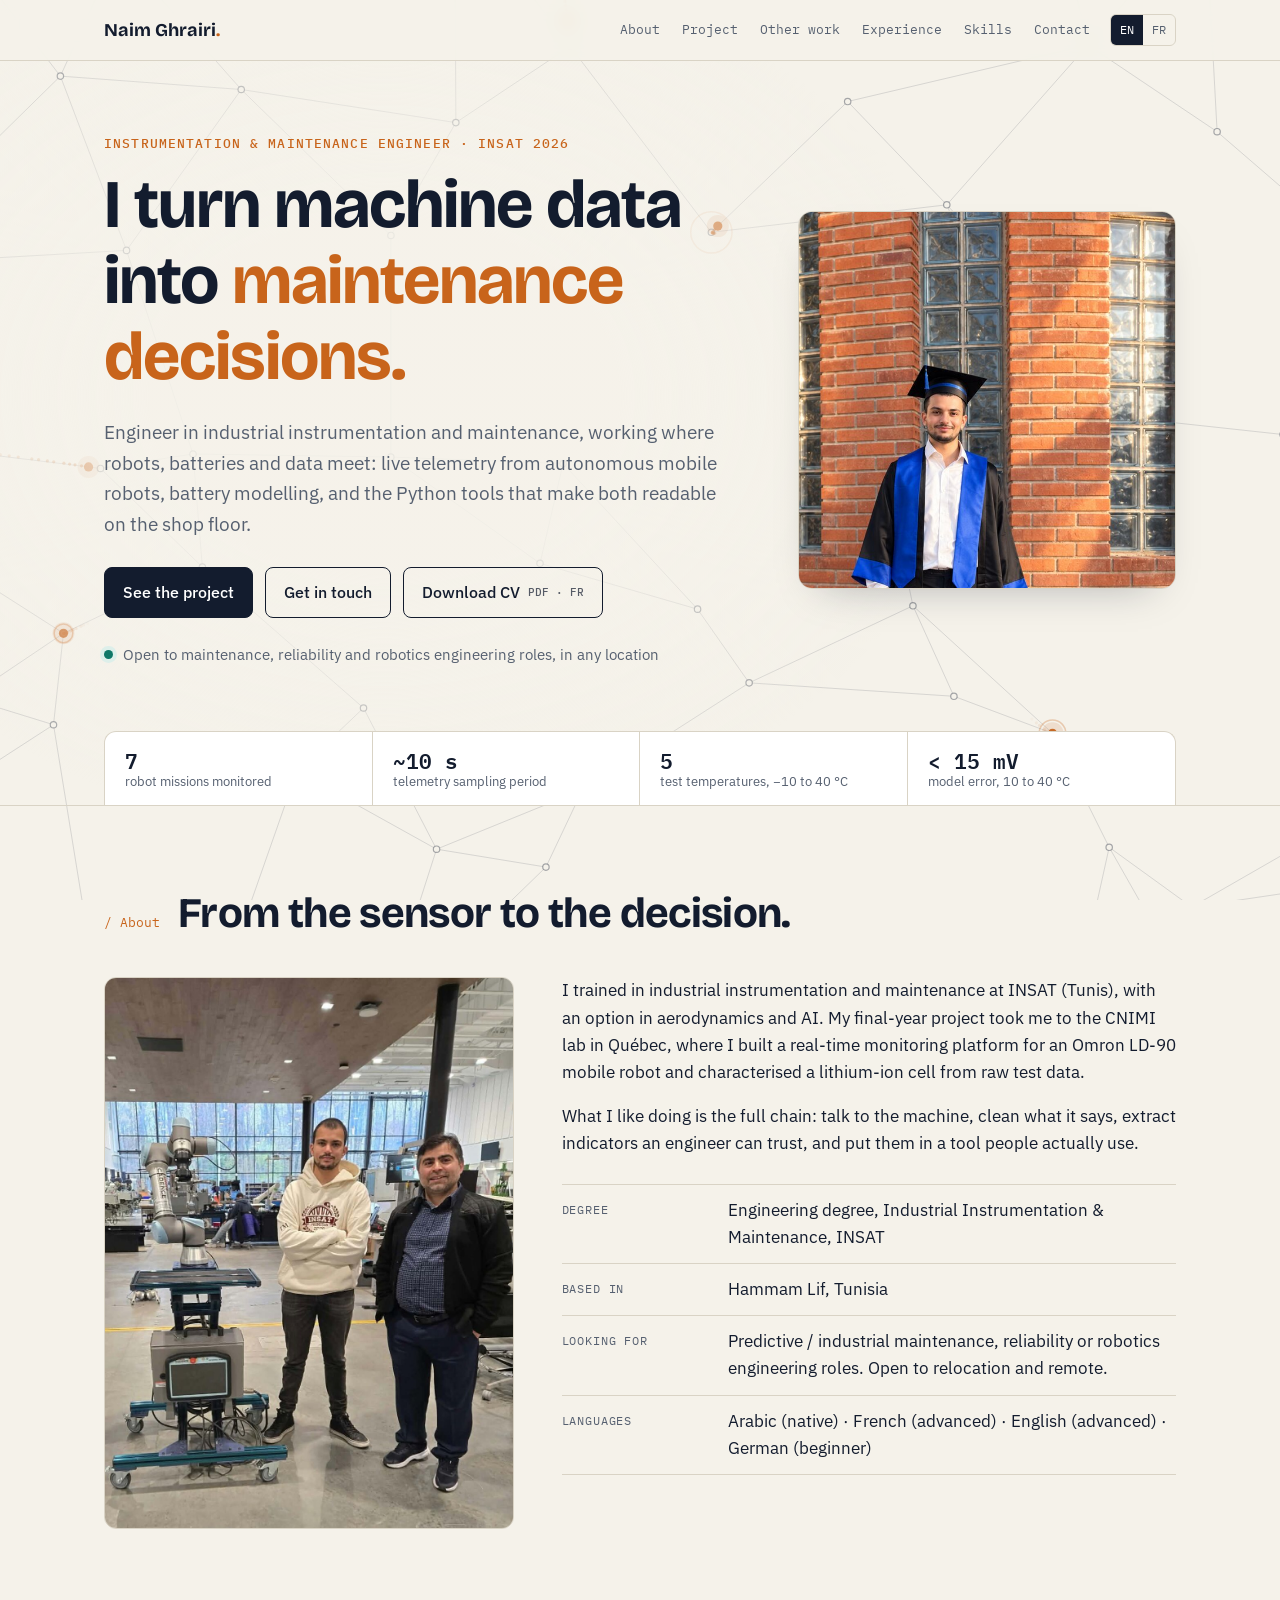
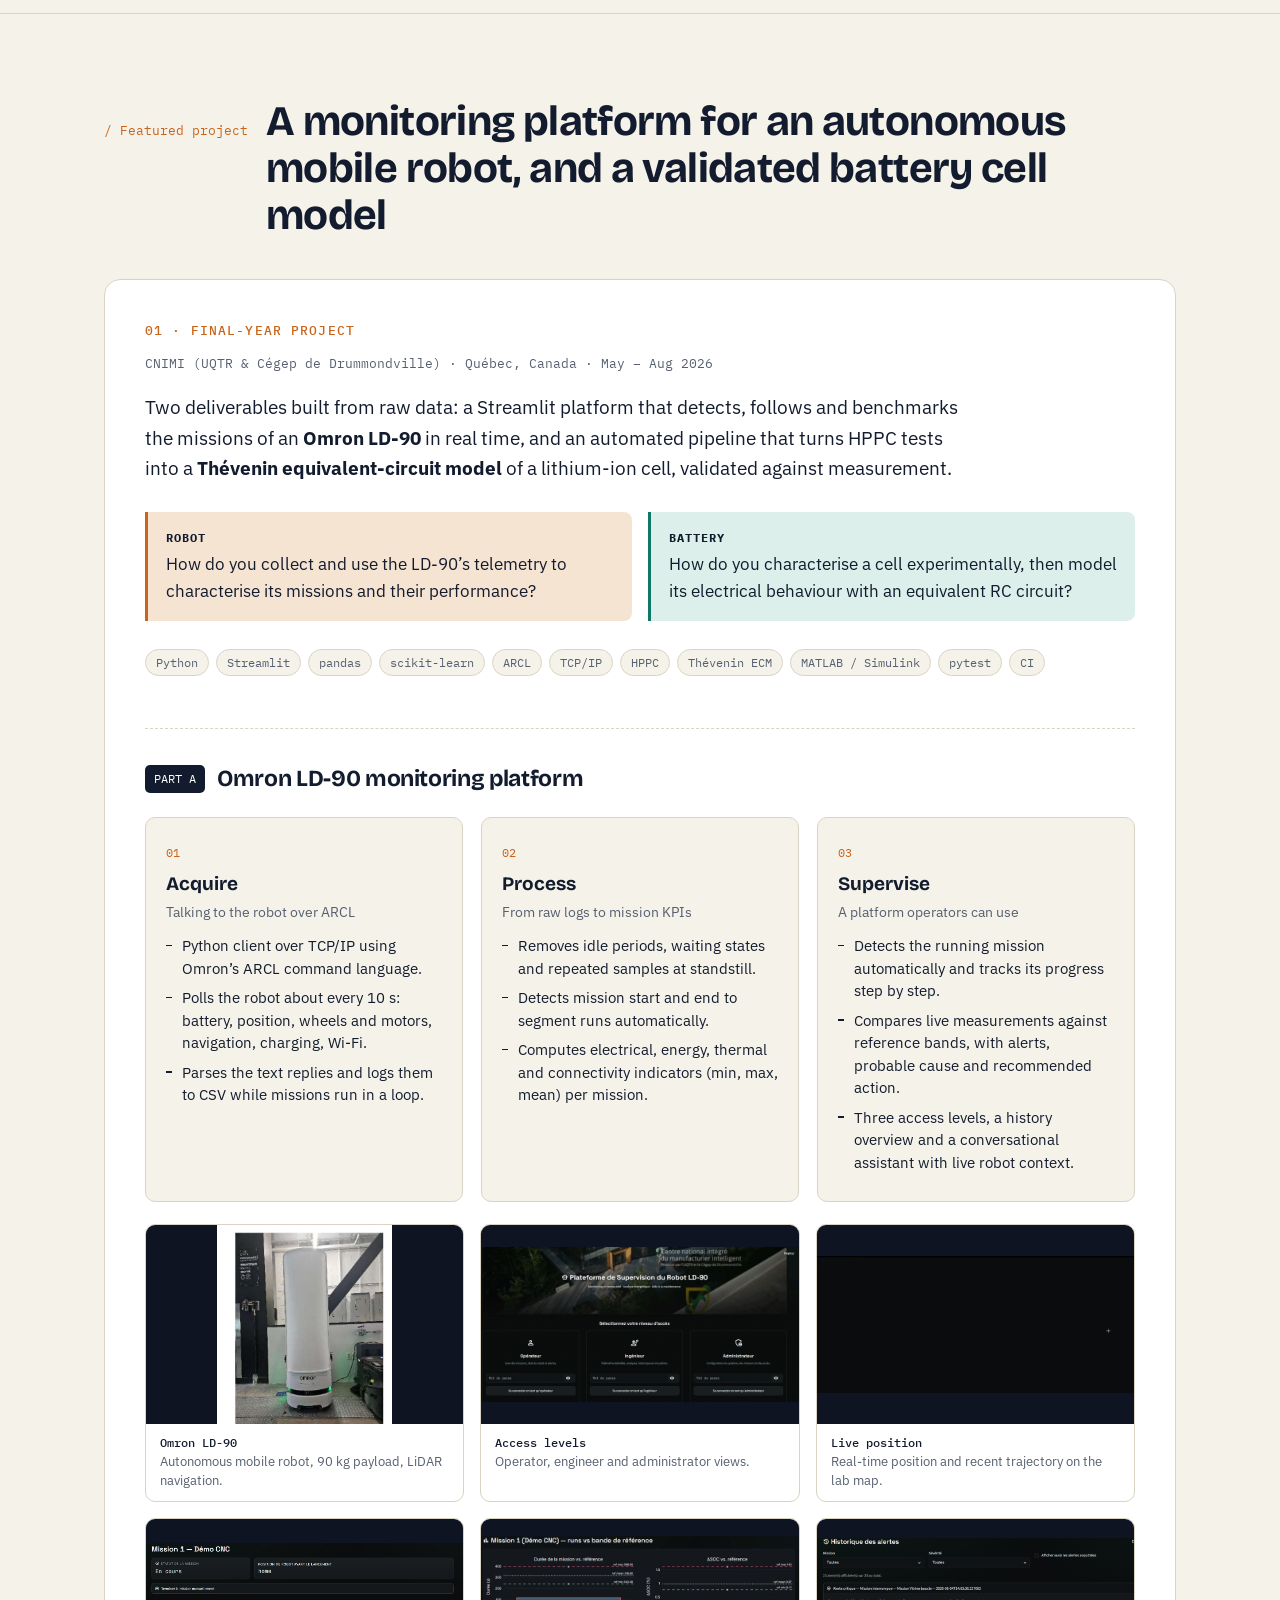
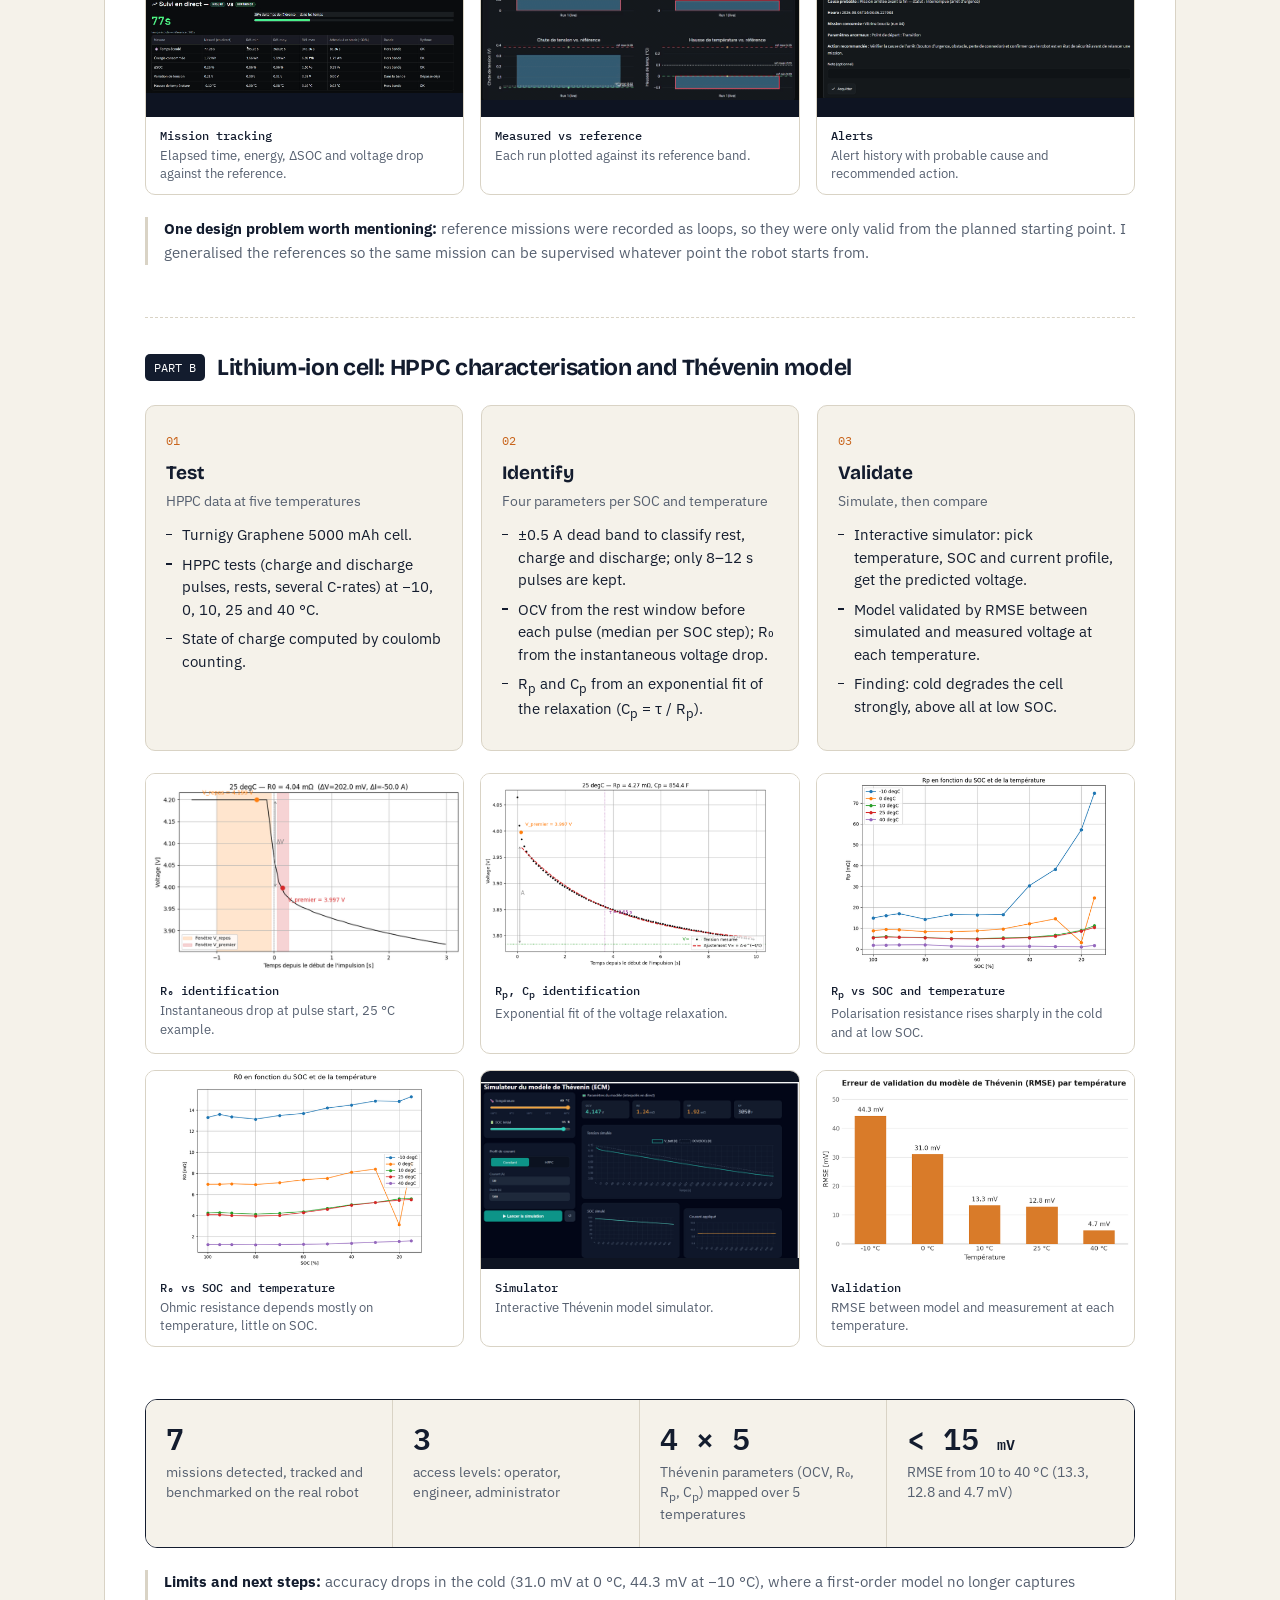
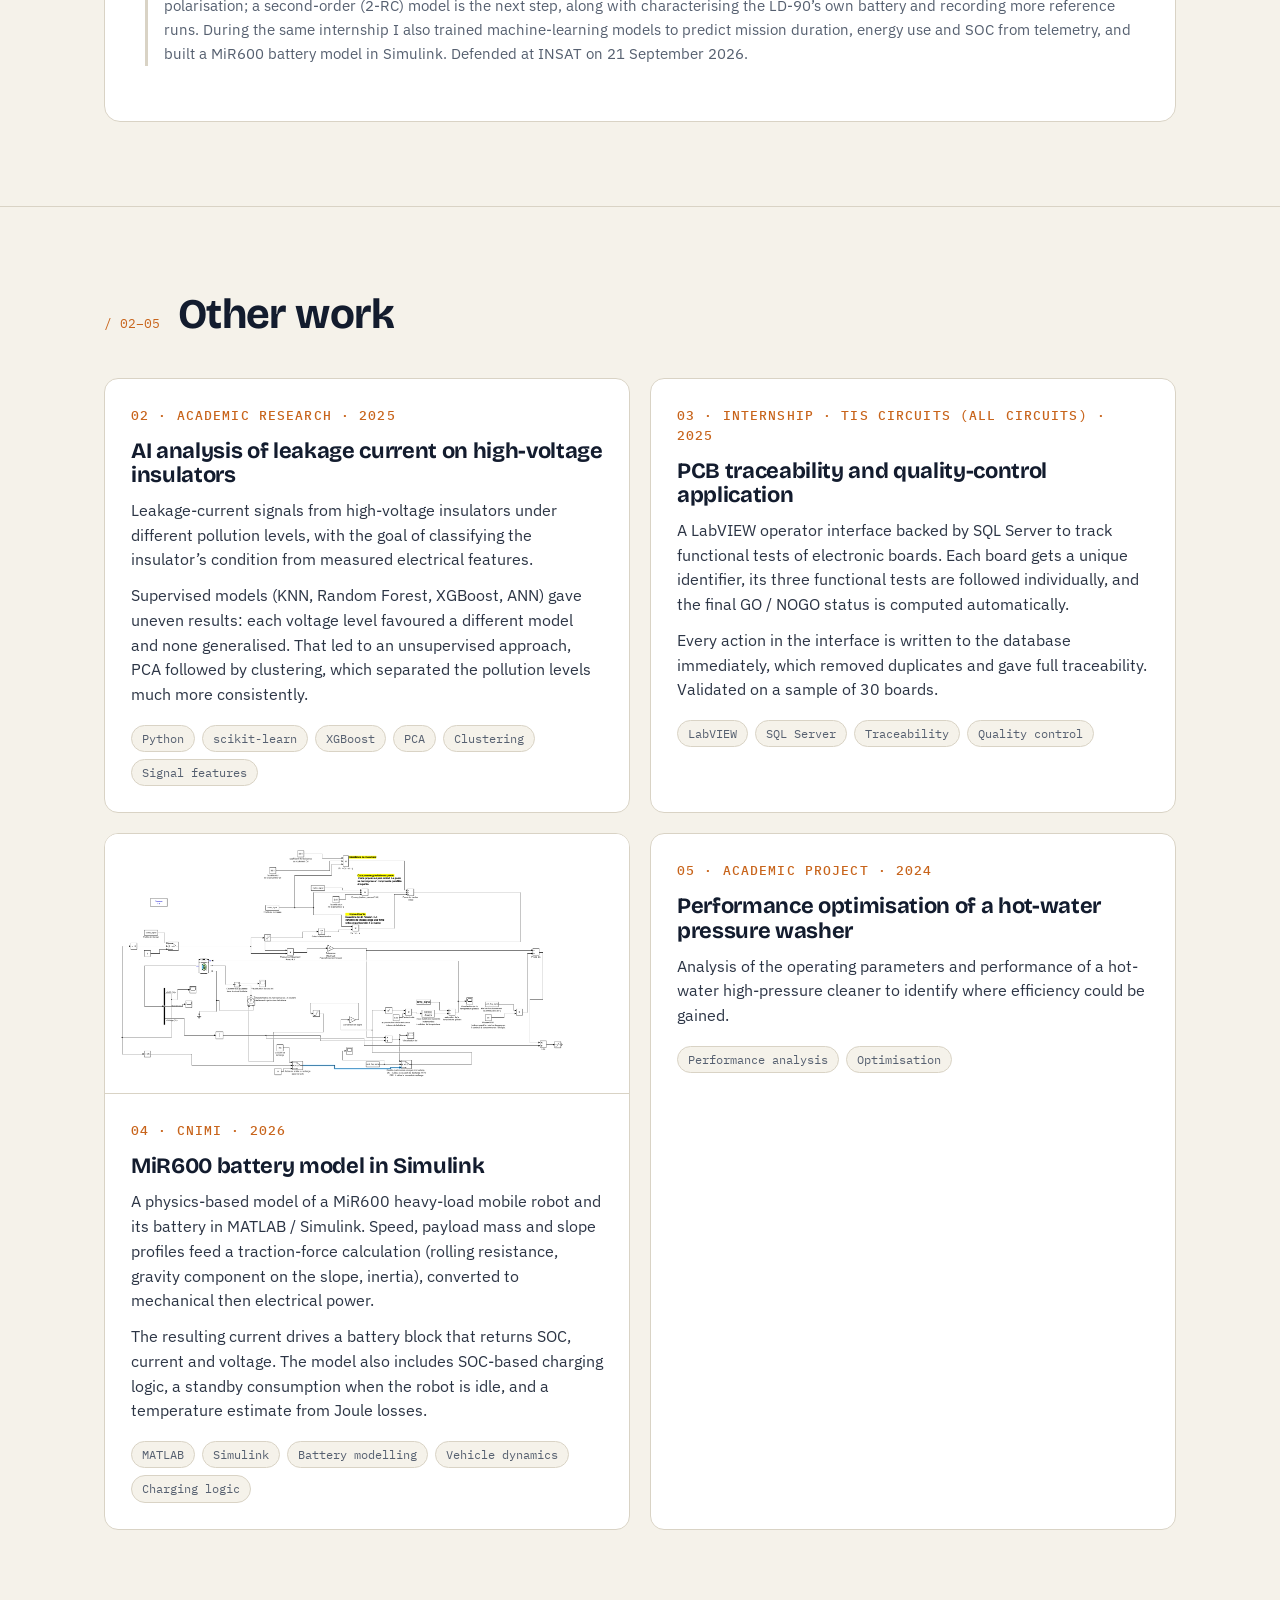
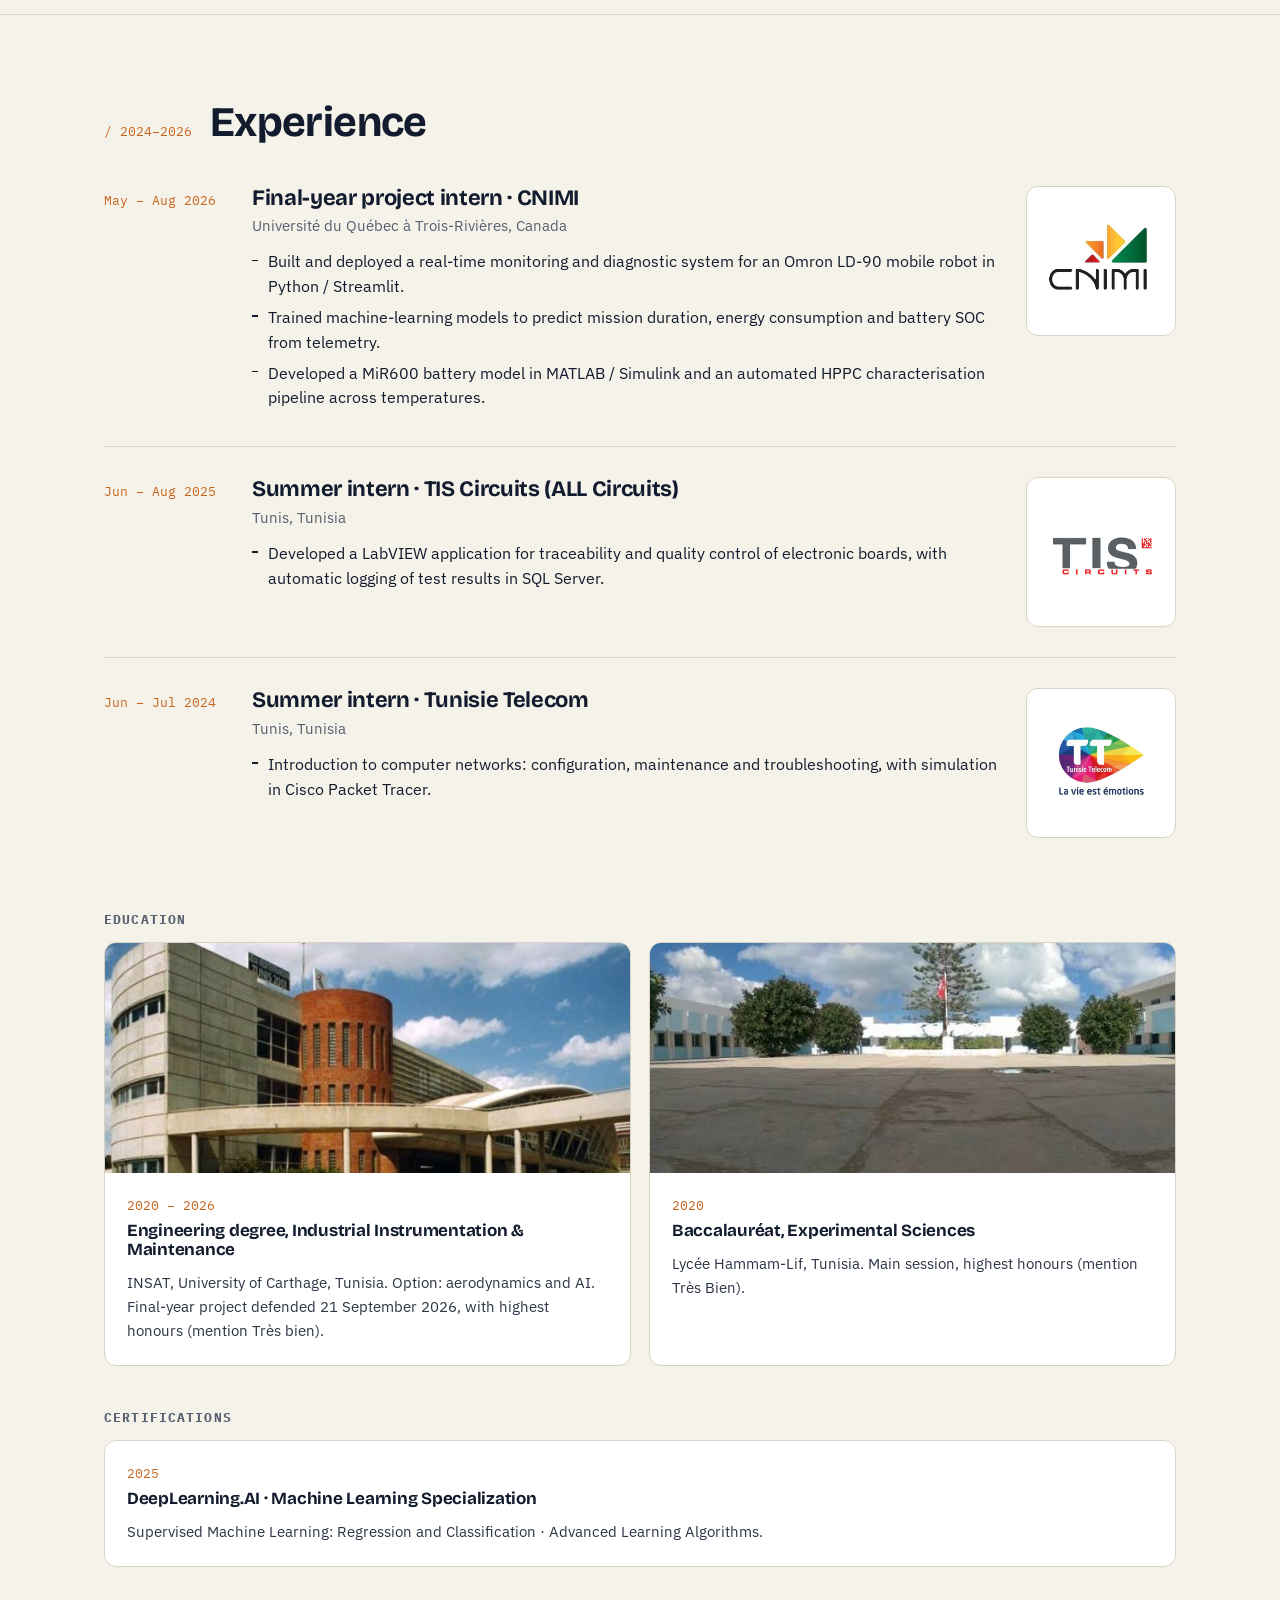
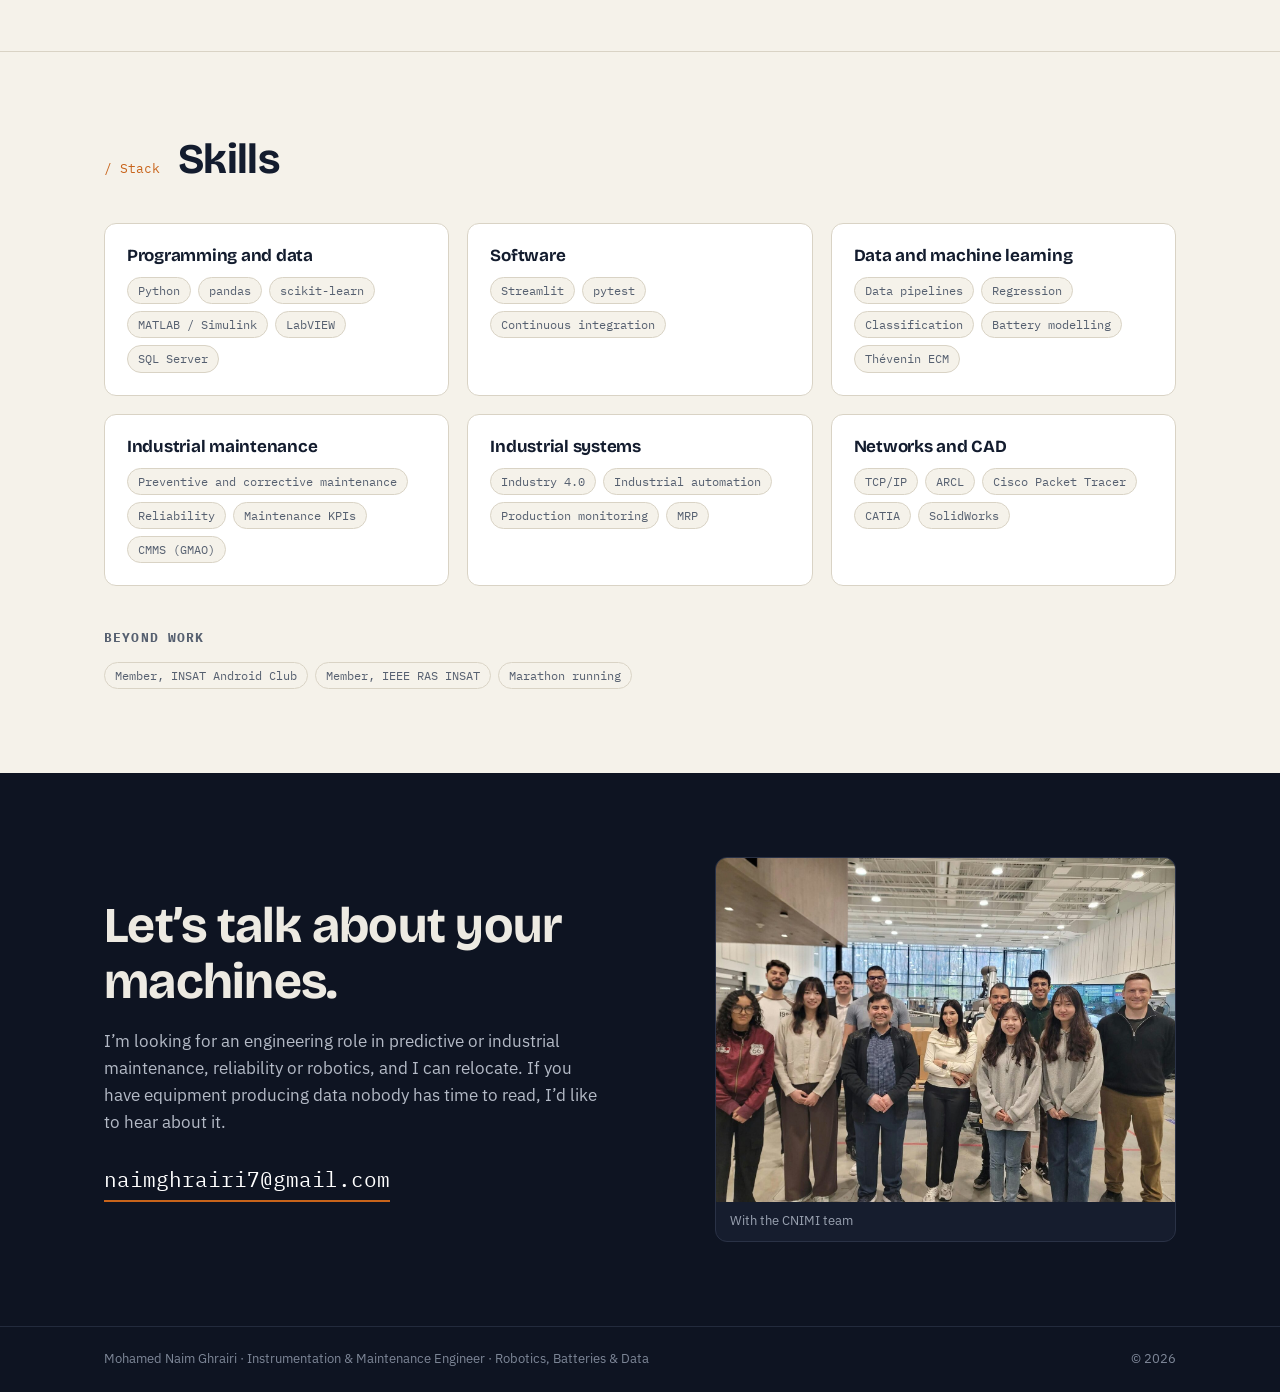
==== commit 51f455b0: "Add files via upload" ====
--- a/index.html
+++ b/index.html
@@ -85,7 +85,7 @@
 <!-- ============ OTHER WORK ============ -->
 <section id="work"><div class="wrap">
   <div class="sec-head"><span class="num">/ 02–05</span><h2>Other work</h2></div>
-  <div class="cards"><article class="card"><div class="body"><span class="eyebrow">02 · Academic research · 2025</span><h3>AI analysis of leakage current on high-voltage insulators</h3><p>Leakage-current signals from high-voltage insulators under different pollution levels, with the goal of classifying the insulator’s condition from measured electrical features.</p><p>Supervised models (KNN, Random Forest, XGBoost, ANN) gave uneven results: each voltage level favoured a different model and none generalised. That led to an unsupervised approach, PCA followed by clustering, which separated the pollution levels much more consistently.</p><ul class="tags"><li class="tag">Python</li><li class="tag">scikit-learn</li><li class="tag">XGBoost</li><li class="tag">PCA</li><li class="tag">Clustering</li><li class="tag">Signal features</li></ul></div></article><article class="card"><a class="shot" href="img/tis-flow.png" target="_blank" rel="noopener"><img src="img/tis-flow.png" alt="Summary of the functional test tracking application: context, objective and workflow" loading="lazy"></a><div class="body"><span class="eyebrow">03 · Internship · TIS Circuits (ALL Circuits) · 2025</span><h3>PCB traceability and quality-control application</h3><p>A LabVIEW operator interface backed by SQL Server to track functional tests of electronic boards. Each board gets a unique identifier, its three functional tests are followed individually, and the final GO / NOGO status is computed automatically.</p><p>Every action in the interface is written to the database immediately, which removed duplicates and gave full traceability. Validated on a sample of 30 boards.</p><ul class="tags"><li class="tag">LabVIEW</li><li class="tag">SQL Server</li><li class="tag">Traceability</li><li class="tag">Quality control</li></ul></div></article><article class="card"><div class="body"><span class="eyebrow">04 · CNIMI · 2026</span><h3>MiR600 battery model in Simulink</h3><p>A physics-based battery model for a MiR600 heavy-load mobile robot in MATLAB / Simulink, coupling vehicle dynamics with battery behaviour, including the charging phases.</p><ul class="tags"><li class="tag">MATLAB</li><li class="tag">Simulink</li><li class="tag">Battery modelling</li><li class="tag">Vehicle dynamics</li></ul></div></article><article class="card"><div class="body"><span class="eyebrow">05 · Academic project · 2024</span><h3>Performance optimisation of a hot-water pressure washer</h3><p>Analysis of the operating parameters and performance of a hot-water high-pressure cleaner to identify where efficiency could be gained.</p><ul class="tags"><li class="tag">Performance analysis</li><li class="tag">Optimisation</li></ul></div></article></div>
+  <div class="cards"><article class="card"><div class="body"><span class="eyebrow">02 · Academic research · 2025</span><h3>AI analysis of leakage current on high-voltage insulators</h3><p>Leakage-current signals from high-voltage insulators under different pollution levels, with the goal of classifying the insulator’s condition from measured electrical features.</p><p>Supervised models (KNN, Random Forest, XGBoost, ANN) gave uneven results: each voltage level favoured a different model and none generalised. That led to an unsupervised approach, PCA followed by clustering, which separated the pollution levels much more consistently.</p><ul class="tags"><li class="tag">Python</li><li class="tag">scikit-learn</li><li class="tag">XGBoost</li><li class="tag">PCA</li><li class="tag">Clustering</li><li class="tag">Signal features</li></ul></div></article><article class="card"><div class="body"><span class="eyebrow">03 · Internship · TIS Circuits (ALL Circuits) · 2025</span><h3>PCB traceability and quality-control application</h3><p>A LabVIEW operator interface backed by SQL Server to track functional tests of electronic boards. Each board gets a unique identifier, its three functional tests are followed individually, and the final GO / NOGO status is computed automatically.</p><p>Every action in the interface is written to the database immediately, which removed duplicates and gave full traceability. Validated on a sample of 30 boards.</p><ul class="tags"><li class="tag">LabVIEW</li><li class="tag">SQL Server</li><li class="tag">Traceability</li><li class="tag">Quality control</li></ul></div></article><article class="card"><a class="shot contain" href="img/mir600-simulink.png" target="_blank" rel="noopener"><img src="img/mir600-simulink.png" alt="Simulink block diagram of the MiR600 model: traction force, power conversion, battery block and charging logic" loading="lazy"></a><div class="body"><span class="eyebrow">04 · CNIMI · 2026</span><h3>MiR600 battery model in Simulink</h3><p>A physics-based model of a MiR600 heavy-load mobile robot and its battery in MATLAB / Simulink. Speed, payload mass and slope profiles feed a traction-force calculation (rolling resistance, gravity component on the slope, inertia), converted to mechanical then electrical power.</p><p>The resulting current drives a battery block that returns SOC, current and voltage. The model also includes SOC-based charging logic, a standby consumption when the robot is idle, and a temperature estimate from Joule losses.</p><ul class="tags"><li class="tag">MATLAB</li><li class="tag">Simulink</li><li class="tag">Battery modelling</li><li class="tag">Vehicle dynamics</li><li class="tag">Charging logic</li></ul></div></article><article class="card"><div class="body"><span class="eyebrow">05 · Academic project · 2024</span><h3>Performance optimisation of a hot-water pressure washer</h3><p>Analysis of the operating parameters and performance of a hot-water high-pressure cleaner to identify where efficiency could be gained.</p><ul class="tags"><li class="tag">Performance analysis</li><li class="tag">Optimisation</li></ul></div></article></div>
 </div></section>
 
 <!-- ============ EXPERIENCE + EDUCATION ============ -->
@@ -101,7 +101,7 @@
 <!-- ============ SKILLS ============ -->
 <section id="skills"><div class="wrap">
   <div class="sec-head"><span class="num">/ Stack</span><h2>Skills</h2></div>
-  <div class="grid3"><div class="box"><h3>Programming and data</h3><ul class="tags"><li class="tag">Python</li><li class="tag">pandas</li><li class="tag">scikit-learn</li><li class="tag">MATLAB / Simulink</li><li class="tag">LabVIEW</li><li class="tag">SQL Server</li></ul></div><div class="box"><h3>Software</h3><ul class="tags"><li class="tag">Streamlit</li><li class="tag">pytest</li><li class="tag">Continuous integration</li></ul></div><div class="box"><h3>Data and machine learning</h3><ul class="tags"><li class="tag">Data pipelines</li><li class="tag">Regression</li><li class="tag">Classification</li><li class="tag">Battery modelling</li><li class="tag">Thévenin ECM</li></ul></div><div class="box"><h3>Industrial maintenance</h3><ul class="tags"><li class="tag">Preventive and corrective maintenance</li><li class="tag">Reliability</li><li class="tag">Maintenance KPIs</li><li class="tag">CMMS</li></ul></div><div class="box"><h3>Industrial systems</h3><ul class="tags"><li class="tag">Industry 4.0</li><li class="tag">Industrial automation</li><li class="tag">Production monitoring</li><li class="tag">MRP</li></ul></div><div class="box"><h3>Networks and CAD</h3><ul class="tags"><li class="tag">TCP/IP</li><li class="tag">ARCL</li><li class="tag">Cisco Packet Tracer</li><li class="tag">CATIA</li><li class="tag">SolidWorks</li></ul></div></div>
+  <div class="grid3"><div class="box"><h3>Programming and data</h3><ul class="tags"><li class="tag">Python</li><li class="tag">pandas</li><li class="tag">scikit-learn</li><li class="tag">MATLAB / Simulink</li><li class="tag">LabVIEW</li><li class="tag">SQL Server</li></ul></div><div class="box"><h3>Software</h3><ul class="tags"><li class="tag">Streamlit</li><li class="tag">pytest</li><li class="tag">Continuous integration</li></ul></div><div class="box"><h3>Data and machine learning</h3><ul class="tags"><li class="tag">Data pipelines</li><li class="tag">Regression</li><li class="tag">Classification</li><li class="tag">Battery modelling</li><li class="tag">Thévenin ECM</li></ul></div><div class="box"><h3>Industrial maintenance</h3><ul class="tags"><li class="tag">Preventive and corrective maintenance</li><li class="tag">Reliability</li><li class="tag">Maintenance KPIs</li><li class="tag">CMMS (GMAO)</li></ul></div><div class="box"><h3>Industrial systems</h3><ul class="tags"><li class="tag">Industry 4.0</li><li class="tag">Industrial automation</li><li class="tag">Production monitoring</li><li class="tag">MRP</li></ul></div><div class="box"><h3>Networks and CAD</h3><ul class="tags"><li class="tag">TCP/IP</li><li class="tag">ARCL</li><li class="tag">Cisco Packet Tracer</li><li class="tag">CATIA</li><li class="tag">SolidWorks</li></ul></div></div>
   <h3 class="sub-h">Beyond work</h3>
   <ul class="tags"><li class="tag">Member, INSAT Android Club</li><li class="tag">Member, IEEE RAS INSAT</li><li class="tag">Marathon running</li></ul>
 </div></section>
--- a/style.css
+++ b/style.css
@@ -34,10 +34,8 @@
 .lang a[aria-current]{background:var(--ink);color:#fff}
 
 /* hero */
-.hero{border-bottom:1px solid var(--line);
-  background-image:linear-gradient(var(--line) 1px,transparent 1px),linear-gradient(90deg,var(--line) 1px,transparent 1px);
-  background-size:32px 32px;background-position:-1px -1px;position:relative}
-.hero::before{content:"";position:absolute;inset:0;background:radial-gradient(ellipse at 28% 42%,rgba(245,242,234,.9) 28%,rgba(245,242,234,.1) 100%)}
+.hero{border-bottom:1px solid var(--line);position:relative}
+.hero::before{content:"";position:absolute;inset:0;background:radial-gradient(ellipse 46% 60% at 30% 45%,rgba(245,242,234,.86) 40%,rgba(245,242,234,0) 100%)}
 .hero .wrap{position:relative}
 .hero .wrap:first-child{display:grid;grid-template-columns:1.35fr .8fr;gap:56px;align-items:center;padding-top:72px;padding-bottom:64px}
 .hero h1{font-size:clamp(38px,5.6vw,68px);font-weight:700;margin-bottom:22px}
@@ -208,3 +206,4 @@
   .status i{animation:none}
   .card,.box,.fig{transition:none}
 }
+.card .shot.contain img{aspect-ratio:1780/880;object-fit:contain;padding:10px}
